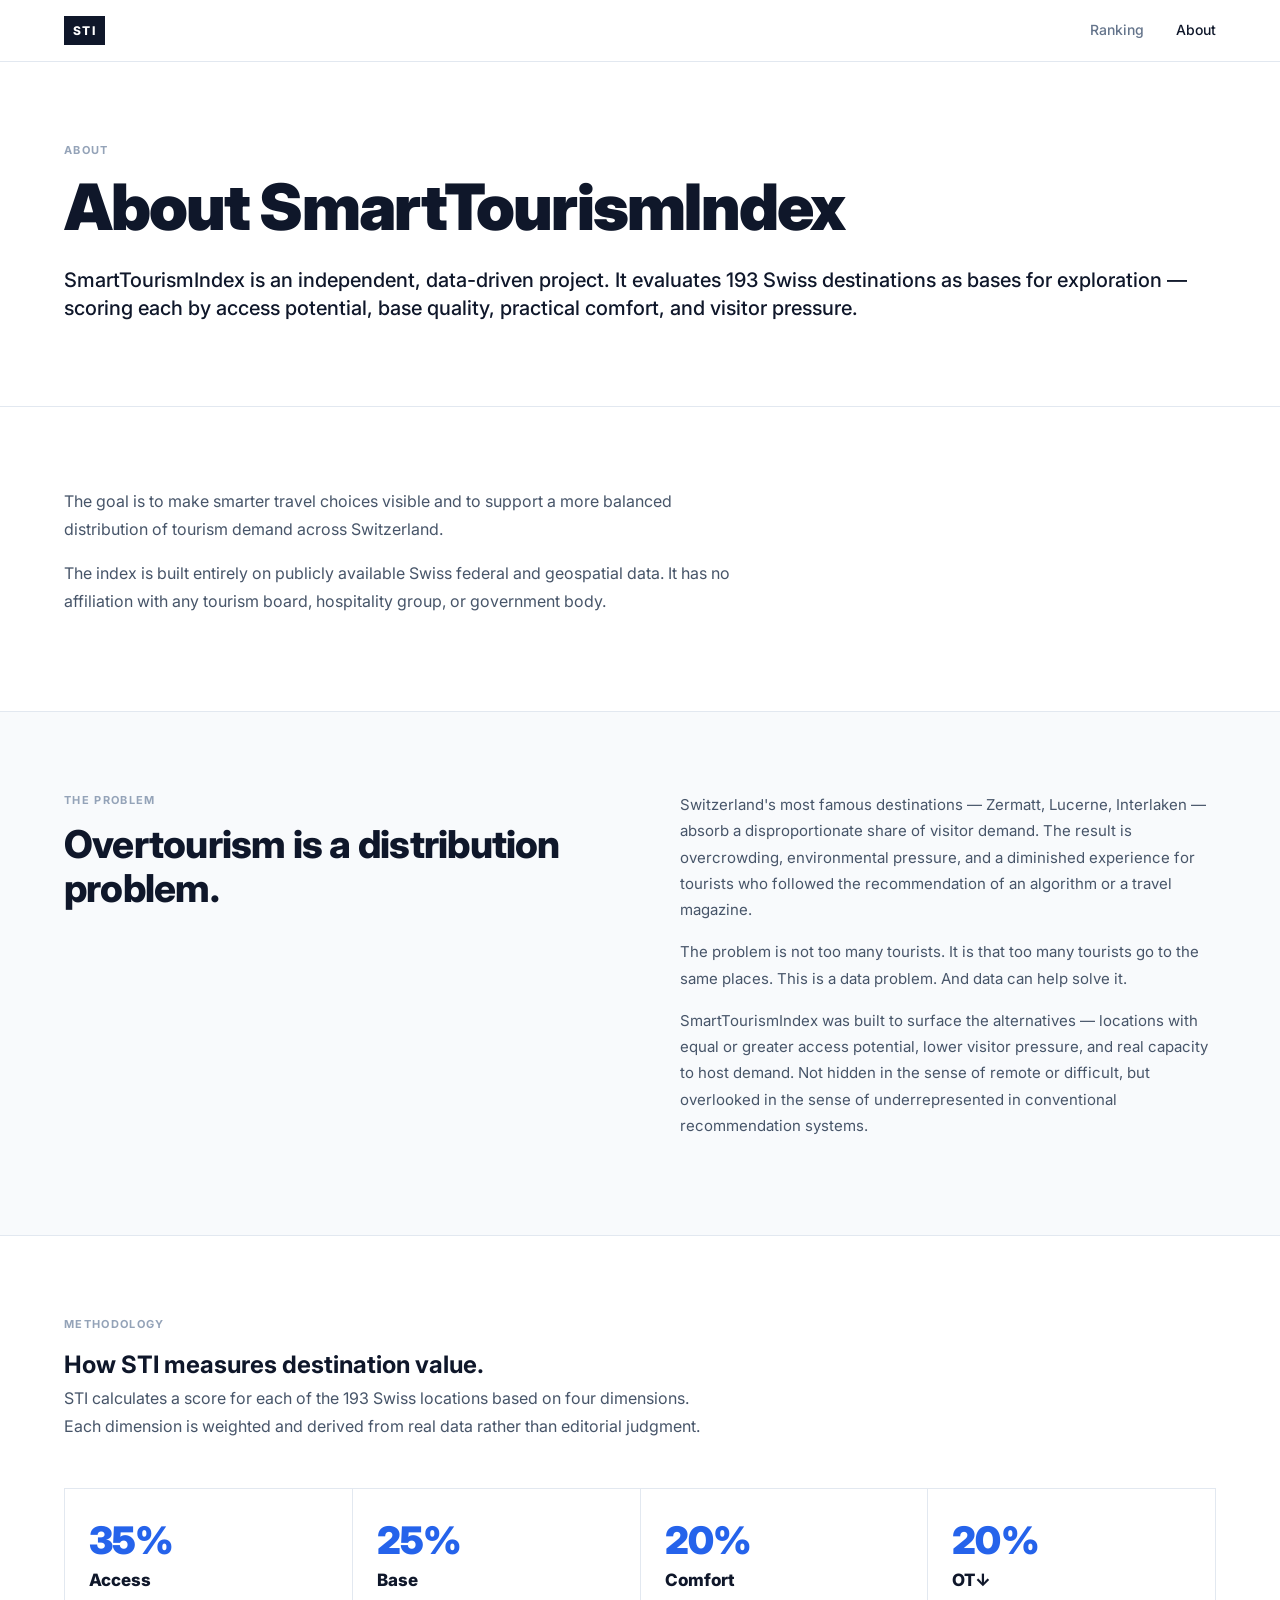
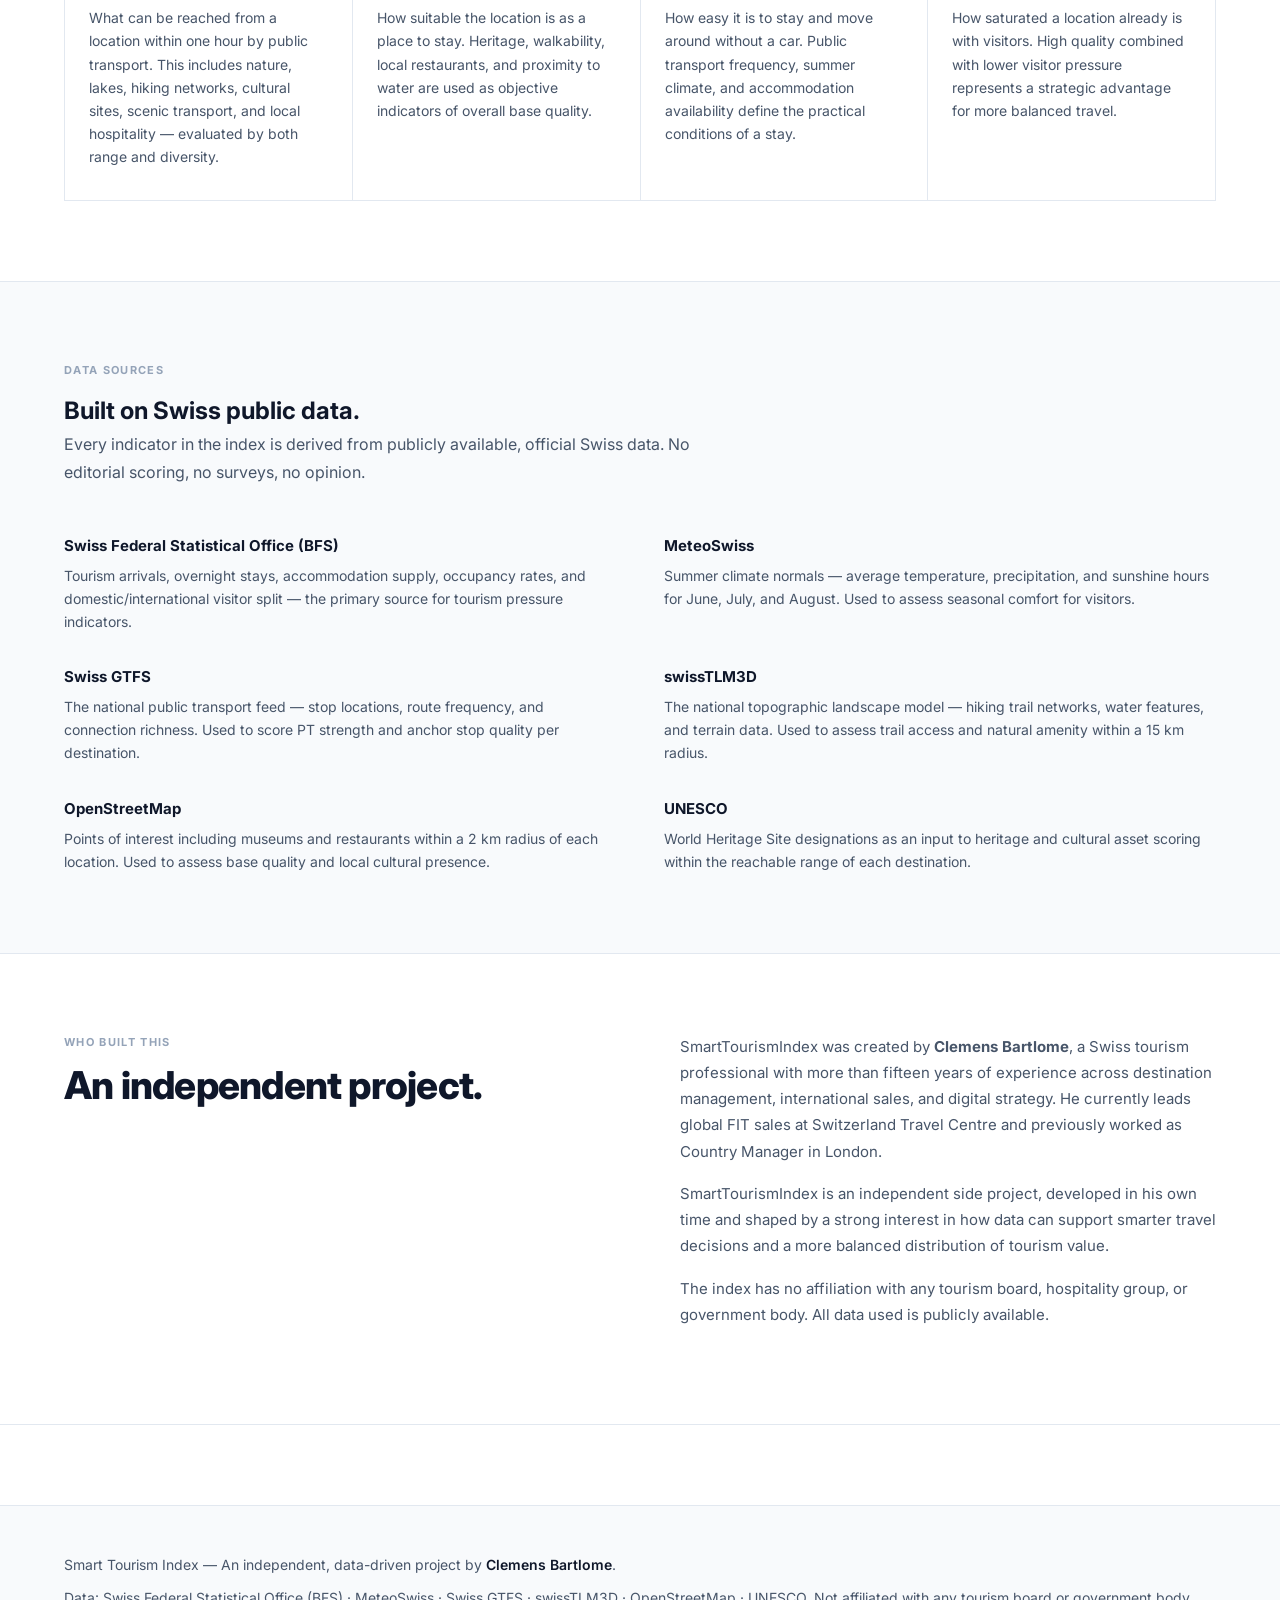
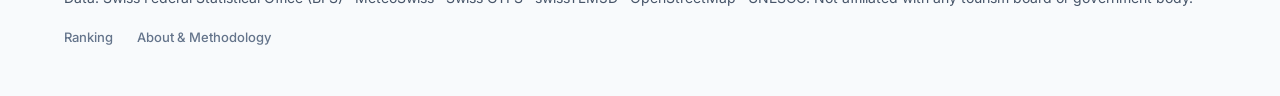
==== website/about.html @ ef8d3abf "Add about and methodology page" ====
<!DOCTYPE html>
<html lang="en">
<head>
  <meta charset="UTF-8">
  <meta name="viewport" content="width=device-width, initial-scale=1.0">
  <title>About — Smart Tourism Index</title>
  <meta name="description" content="How SmartTourismIndex works — methodology, data sources, and the story behind the project. An independent, data-driven ranking of 193 Swiss destinations.">
  <meta name="keywords" content="overtourism Switzerland, sustainable travel Switzerland, Swiss tourism data, destination ranking methodology">
  <meta property="og:title" content="About — Smart Tourism Index">
  <meta property="og:description" content="An independent, data-driven project ranking 193 Swiss destinations by access potential, base quality, and visitor pressure.">
  <meta property="og:type" content="website">
  <link rel="preconnect" href="https://fonts.googleapis.com">
  <link rel="preconnect" href="https://fonts.gstatic.com" crossorigin>
  <link href="https://fonts.googleapis.com/css2?family=Inter:wght@400;500;600;700;800;900&display=swap" rel="stylesheet">
  <link rel="stylesheet" href="style.css">
</head>
<body>

<header class="site-header">
  <div class="container">
    <div class="header-inner">
      <a href="index.html" class="site-logo">STI</a>
      <nav class="site-nav">
        <a href="index.html">Ranking</a>
        <a href="about.html" class="active">About</a>
      </nav>
    </div>
  </div>
</header>

<!-- PAGE HERO -->
<section class="page-hero">
  <div class="container">
    <span class="section-label">About</span>
    <h1>About SmartTourismIndex</h1>
    <p class="hero-subline">SmartTourismIndex is an independent, data-driven project. It evaluates 193 Swiss destinations as bases for exploration — scoring each by access potential, base quality, practical comfort, and visitor pressure.</p>
  </div>
</section>

<!-- INTRO -->
<section class="content-section">
  <div class="container">
    <div class="content-block">
      <p>The goal is to make smarter travel choices visible and to support a more balanced distribution of tourism demand across Switzerland.</p>
      <p>The index is built entirely on publicly available Swiss federal and geospatial data. It has no affiliation with any tourism board, hospitality group, or government body.</p>
    </div>
  </div>
</section>

<!-- THE PROBLEM -->
<section class="content-section bg-light">
  <div class="container">
    <div class="two-col">
      <div>
        <span class="section-label">The Problem</span>
        <h2>Overtourism is a distribution problem.</h2>
      </div>
      <div>
        <p>Switzerland's most famous destinations — Zermatt, Lucerne, Interlaken — absorb a disproportionate share of visitor demand. The result is overcrowding, environmental pressure, and a diminished experience for tourists who followed the recommendation of an algorithm or a travel magazine.</p>
        <p>The problem is not too many tourists. It is that too many tourists go to the same places. This is a data problem. And data can help solve it.</p>
        <p>SmartTourismIndex was built to surface the alternatives — locations with equal or greater access potential, lower visitor pressure, and real capacity to host demand. Not hidden in the sense of remote or difficult, but overlooked in the sense of underrepresented in conventional recommendation systems.</p>
      </div>
    </div>
  </div>
</section>

<!-- METHODOLOGY -->
<section class="content-section" id="methodology">
  <div class="container">
    <span class="section-label">Methodology</span>
    <h2>How STI measures destination value.</h2>
    <p class="section-intro">STI calculates a score for each of the 193 Swiss locations based on four dimensions. Each dimension is weighted and derived from real data rather than editorial judgment.</p>

    <div class="methodology-grid">
      <div class="method-card">
        <div class="method-weight">35%</div>
        <h3>Access</h3>
        <p>What can be reached from a location within one hour by public transport. This includes nature, lakes, hiking networks, cultural sites, scenic transport, and local hospitality — evaluated by both range and diversity.</p>
      </div>
      <div class="method-card">
        <div class="method-weight">25%</div>
        <h3>Base</h3>
        <p>How suitable the location is as a place to stay. Heritage, walkability, local restaurants, and proximity to water are used as objective indicators of overall base quality.</p>
      </div>
      <div class="method-card">
        <div class="method-weight">20%</div>
        <h3>Comfort</h3>
        <p>How easy it is to stay and move around without a car. Public transport frequency, summer climate, and accommodation availability define the practical conditions of a stay.</p>
      </div>
      <div class="method-card">
        <div class="method-weight">20%</div>
        <h3>OT↓</h3>
        <p>How saturated a location already is with visitors. High quality combined with lower visitor pressure represents a strategic advantage for more balanced travel.</p>
      </div>
    </div>
  </div>
</section>

<!-- DATA SOURCES -->
<section class="content-section bg-light">
  <div class="container">
    <span class="section-label">Data Sources</span>
    <h2>Built on Swiss public data.</h2>
    <p class="section-intro">Every indicator in the index is derived from publicly available, official Swiss data. No editorial scoring, no surveys, no opinion.</p>

    <div class="sources-list">
      <div class="source-item">
        <strong>Swiss Federal Statistical Office (BFS)</strong>
        <p>Tourism arrivals, overnight stays, accommodation supply, occupancy rates, and domestic/international visitor split — the primary source for tourism pressure indicators.</p>
      </div>
      <div class="source-item">
        <strong>MeteoSwiss</strong>
        <p>Summer climate normals — average temperature, precipitation, and sunshine hours for June, July, and August. Used to assess seasonal comfort for visitors.</p>
      </div>
      <div class="source-item">
        <strong>Swiss GTFS</strong>
        <p>The national public transport feed — stop locations, route frequency, and connection richness. Used to score PT strength and anchor stop quality per destination.</p>
      </div>
      <div class="source-item">
        <strong>swissTLM3D</strong>
        <p>The national topographic landscape model — hiking trail networks, water features, and terrain data. Used to assess trail access and natural amenity within a 15 km radius.</p>
      </div>
      <div class="source-item">
        <strong>OpenStreetMap</strong>
        <p>Points of interest including museums and restaurants within a 2 km radius of each location. Used to assess base quality and local cultural presence.</p>
      </div>
      <div class="source-item">
        <strong>UNESCO</strong>
        <p>World Heritage Site designations as an input to heritage and cultural asset scoring within the reachable range of each destination.</p>
      </div>
    </div>
  </div>
</section>

<!-- ABOUT CLEMENS -->
<section class="content-section">
  <div class="container">
    <div class="two-col">
      <div>
        <span class="section-label">Who built this</span>
        <h2>An independent project.</h2>
      </div>
      <div>
        <p>SmartTourismIndex was created by <strong>Clemens Bartlome</strong>, a Swiss tourism professional with more than fifteen years of experience across destination management, international sales, and digital strategy. He currently leads global FIT sales at Switzerland Travel Centre and previously worked as Country Manager in London.</p>
        <p>SmartTourismIndex is an independent side project, developed in his own time and shaped by a strong interest in how data can support smarter travel decisions and a more balanced distribution of tourism value.</p>
        <p>The index has no affiliation with any tourism board, hospitality group, or government body. All data used is publicly available.</p>
      </div>
    </div>
  </div>
</section>

<footer class="site-footer">
  <div class="container">
    <div class="footer-inner">
      <p>Smart Tourism Index — An independent, data-driven project by <a href="about.html">Clemens Bartlome</a>.</p>
      <p class="footer-note">Data: Swiss Federal Statistical Office (BFS) · MeteoSwiss · Swiss GTFS · swissTLM3D · OpenStreetMap · UNESCO. Not affiliated with any tourism board or government body.</p>
      <nav class="footer-nav">
        <a href="index.html">Ranking</a>
        <a href="about.html">About &amp; Methodology</a>
      </nav>
    </div>
  </div>
</footer>

</body>
</html>
---- website/style.css ----
/* === RESET & BASE === */
*, *::before, *::after { box-sizing: border-box; margin: 0; padding: 0; }

:root {
  --white: #ffffff;
  --black: #0F172A;
  --gray-50: #F8FAFC;
  --gray-100: #F1F5F9;
  --gray-200: #E2E8F0;
  --gray-400: #94A3B8;
  --gray-500: #64748B;
  --gray-600: #475569;
  --blue: #2563EB;
  --font: 'Inter', -apple-system, BlinkMacSystemFont, sans-serif;
}

html { scroll-behavior: smooth; }

body {
  font-family: var(--font);
  background: var(--white);
  color: var(--black);
  font-size: 16px;
  line-height: 1.6;
  -webkit-font-smoothing: antialiased;
}

/* === LAYOUT === */
.container {
  max-width: 1200px;
  margin: 0 auto;
  padding: 0 24px;
}

/* === HEADER === */
.site-header {
  position: sticky;
  top: 0;
  background: rgba(255,255,255,0.96);
  backdrop-filter: blur(8px);
  border-bottom: 1px solid var(--gray-200);
  z-index: 100;
  padding: 16px 0;
}

.header-inner {
  display: flex;
  align-items: center;
  justify-content: space-between;
}

.site-logo {
  font-size: 12px;
  font-weight: 800;
  letter-spacing: 0.12em;
  text-decoration: none;
  background: var(--black);
  color: var(--white);
  padding: 5px 9px;
}

.site-nav { display: flex; gap: 32px; }

.site-nav a {
  font-size: 14px;
  font-weight: 500;
  color: var(--gray-500);
  text-decoration: none;
  transition: color 0.15s;
}

.site-nav a:hover,
.site-nav a.active { color: var(--black); }

/* === SECTION LABELS === */
.section-label {
  font-size: 11px;
  font-weight: 700;
  letter-spacing: 0.12em;
  color: var(--gray-400);
  text-transform: uppercase;
  margin-bottom: 12px;
  display: block;
}

/* === HERO === */
.hero {
  padding: 80px 0 64px;
  border-bottom: 1px solid var(--gray-200);
}

.hero-layout {
  display: grid;
  grid-template-columns: 1fr 360px;
  gap: 80px;
  align-items: start;
}

.hero-title {
  font-size: clamp(48px, 6vw, 80px);
  font-weight: 900;
  line-height: 1.05;
  letter-spacing: -0.03em;
  margin-bottom: 24px;
}

.hero-subline {
  font-size: 20px;
  font-weight: 500;
  margin-bottom: 20px;
  line-height: 1.4;
}

.hero-body {
  font-size: 15px;
  color: var(--gray-600);
  margin-bottom: 16px;
  line-height: 1.75;
}

.pull-quote {
  font-size: 17px;
  font-weight: 600;
  font-style: italic;
  border-left: 3px solid var(--black);
  padding-left: 20px;
  margin: 32px 0;
  line-height: 1.5;
  color: var(--black);
}

.hero-stats {
  display: flex;
  gap: 40px;
  margin-top: 40px;
  padding-top: 32px;
  border-top: 1px solid var(--gray-200);
}

.stat-number {
  display: block;
  font-size: 36px;
  font-weight: 900;
  letter-spacing: -0.02em;
  line-height: 1;
}

.stat-label {
  display: block;
  font-size: 11px;
  color: var(--gray-400);
  text-transform: uppercase;
  letter-spacing: 0.08em;
  margin-top: 4px;
}

/* === LEADERBOARD === */
.leaderboard {
  background: var(--gray-50);
  border: 1px solid var(--gray-200);
  padding: 24px;
  position: sticky;
  top: 80px;
}

.lb-item {
  display: flex;
  align-items: center;
  gap: 12px;
  padding: 10px 0;
  border-bottom: 1px solid var(--gray-200);
  cursor: pointer;
  transition: opacity 0.15s;
}

.lb-item:last-child { border-bottom: none; }
.lb-item:hover { opacity: 0.7; }

.lb-rank {
  font-size: 11px;
  font-weight: 700;
  color: var(--gray-400);
  min-width: 20px;
  font-variant-numeric: tabular-nums;
}

.lb-info { flex: 1; min-width: 0; }

.lb-name {
  display: block;
  font-size: 13px;
  font-weight: 600;
  color: var(--black);
  white-space: nowrap;
  overflow: hidden;
  text-overflow: ellipsis;
}

.lb-canton { font-size: 11px; color: var(--gray-400); }

.lb-score {
  font-size: 18px;
  font-weight: 900;
  color: var(--blue);
  min-width: 36px;
  text-align: right;
  font-variant-numeric: tabular-nums;
}

.view-all-link {
  display: block;
  margin-top: 16px;
  font-size: 13px;
  font-weight: 600;
  color: var(--black);
  text-decoration: none;
  text-align: center;
  padding-top: 12px;
  border-top: 1px solid var(--gray-200);
}

.view-all-link:hover { text-decoration: underline; }

/* === CONTENT SECTIONS === */
.what-is-index,
.content-section {
  padding: 80px 0;
  border-bottom: 1px solid var(--gray-200);
}

.bg-light { background: var(--gray-50); }

.two-col {
  display: grid;
  grid-template-columns: 1fr 1fr;
  gap: 80px;
  align-items: start;
}

.two-col h2 {
  font-size: clamp(28px, 3vw, 42px);
  font-weight: 800;
  letter-spacing: -0.02em;
  line-height: 1.15;
}

.two-col p {
  font-size: 15px;
  color: var(--gray-600);
  margin-bottom: 16px;
  line-height: 1.75;
}

.section-intro {
  font-size: 16px;
  color: var(--gray-600);
  max-width: 640px;
  margin-bottom: 48px;
  line-height: 1.75;
}

/* === RANKING SECTION === */
.ranking-section { padding: 80px 0; }

.ranking-section h2 {
  font-size: clamp(32px, 4vw, 52px);
  font-weight: 900;
  letter-spacing: -0.03em;
  line-height: 1.1;
  margin-bottom: 16px;
}

.ranking-controls {
  display: flex;
  align-items: center;
  justify-content: space-between;
  gap: 24px;
  margin-bottom: 0;
  padding: 20px 0;
  border-top: 2px solid var(--black);
  border-bottom: 1px solid var(--gray-200);
  flex-wrap: wrap;
  margin-top: 32px;
}

.tab-bar { display: flex; }

.tab-btn {
  padding: 8px 20px;
  font-size: 13px;
  font-weight: 600;
  border: 1px solid var(--gray-200);
  background: var(--white);
  color: var(--gray-500);
  cursor: pointer;
  transition: all 0.15s;
  letter-spacing: 0.02em;
  font-family: var(--font);
}

.tab-btn:first-child { border-right: none; }

.tab-btn.active {
  background: var(--black);
  color: var(--white);
  border-color: var(--black);
}

.tab-btn:hover:not(.active) {
  background: var(--gray-100);
  color: var(--black);
}

.filters { display: flex; gap: 12px; align-items: center; }

#search-input,
#canton-filter {
  padding: 8px 14px;
  font-size: 14px;
  font-family: var(--font);
  border: 1px solid var(--gray-200);
  background: var(--white);
  color: var(--black);
  outline: none;
  transition: border-color 0.15s;
  appearance: none;
}

#search-input:focus,
#canton-filter:focus { border-color: var(--black); }

#search-input { min-width: 220px; }
#canton-filter { min-width: 140px; background-image: url("data:image/svg+xml,%3Csvg xmlns='http://www.w3.org/2000/svg' width='12' height='8' viewBox='0 0 12 8'%3E%3Cpath d='M1 1l5 5 5-5' stroke='%2364748B' stroke-width='1.5' fill='none'/%3E%3C/svg%3E"); background-repeat: no-repeat; background-position: right 12px center; padding-right: 32px; }

.tab-content { display: none; }
.tab-content.active { display: block; }

/* === PLACE CARDS === */
#places-list { border-top: 1px solid var(--gray-200); }

.place-card {
  border-bottom: 1px solid var(--gray-200);
  transition: background 0.1s;
}

.place-card:hover { background: var(--gray-50); }
.place-card.expanded { background: var(--gray-50); }

.card-header {
  display: flex;
  align-items: center;
  justify-content: space-between;
  padding: 20px 0;
  cursor: pointer;
  gap: 16px;
  user-select: none;
}

.card-left {
  display: flex;
  align-items: center;
  gap: 20px;
  flex: 1;
  min-width: 0;
}

.rank {
  font-size: 13px;
  font-weight: 700;
  color: var(--gray-400);
  min-width: 28px;
  font-variant-numeric: tabular-nums;
}

.place-name {
  font-size: 18px;
  font-weight: 700;
  margin: 0;
  line-height: 1.2;
}

.place-meta {
  font-size: 12px;
  color: var(--gray-400);
  font-weight: 500;
  margin-top: 2px;
}

.card-right {
  display: flex;
  align-items: center;
  gap: 16px;
  flex-shrink: 0;
}

.total-score {
  font-size: 30px;
  font-weight: 900;
  color: var(--blue);
  letter-spacing: -0.02em;
  font-variant-numeric: tabular-nums;
  min-width: 44px;
  text-align: right;
  line-height: 1;
}

.expand-icon {
  font-size: 22px;
  font-weight: 300;
  color: var(--gray-400);
  width: 20px;
  text-align: center;
  line-height: 1;
}

/* === SCORE BARS === */
.card-bars {
  padding: 0 0 14px 48px;
  display: grid;
  gap: 7px;
}

.bar-row {
  display: flex;
  align-items: center;
  gap: 10px;
}

.bar-label {
  font-size: 10px;
  font-weight: 700;
  color: var(--gray-400);
  text-transform: uppercase;
  letter-spacing: 0.06em;
  min-width: 52px;
}

.bar-track {
  flex: 1;
  height: 3px;
  background: var(--gray-200);
  border-radius: 2px;
  overflow: hidden;
  max-width: 200px;
}

.bar-fill {
  height: 100%;
  background: var(--blue);
  border-radius: 2px;
}

.bar-value {
  font-size: 12px;
  font-weight: 600;
  color: var(--gray-500);
  min-width: 24px;
  text-align: right;
  font-variant-numeric: tabular-nums;
}

/* === TAGS === */
.card-tags {
  padding: 0 0 18px 48px;
  display: flex;
  gap: 6px;
  flex-wrap: wrap;
}

.tag {
  font-size: 10px;
  font-weight: 700;
  padding: 3px 8px;
  background: var(--gray-100);
  color: var(--gray-600);
  border-radius: 2px;
  text-transform: uppercase;
  letter-spacing: 0.05em;
}

/* === CARD DETAIL === */
.card-detail {
  margin: 0 0 24px 48px;
  border: 1px solid var(--gray-200);
  background: var(--white);
  overflow: hidden;
}

.detail-loading {
  padding: 32px;
  color: var(--gray-400);
  font-size: 14px;
}

.detail-grid {
  display: grid;
  grid-template-columns: 260px 1fr;
}

.detail-map-col { border-right: 1px solid var(--gray-200); }
.mini-map { height: 240px; width: 100%; }

.detail-info-col { padding: 24px 28px; }

.detail-metrics {
  display: grid;
  grid-template-columns: 1fr 1fr;
  gap: 16px 24px;
  margin-bottom: 20px;
}

.metric-item { display: flex; flex-direction: column; gap: 3px; }

.metric-label {
  font-size: 10px;
  font-weight: 700;
  text-transform: uppercase;
  letter-spacing: 0.08em;
  color: var(--gray-400);
}

.metric-value {
  font-size: 17px;
  font-weight: 700;
  color: var(--black);
  font-variant-numeric: tabular-nums;
}

.detail-reach { margin-bottom: 20px; }

.detail-reach-label {
  font-size: 10px;
  font-weight: 700;
  text-transform: uppercase;
  letter-spacing: 0.08em;
  color: var(--gray-400);
  display: block;
  margin-bottom: 8px;
}

.detail-tags { display: flex; gap: 6px; flex-wrap: wrap; }

.detail-actions {
  display: flex;
  gap: 10px;
  margin-top: 20px;
  padding-top: 20px;
  border-top: 1px solid var(--gray-200);
}

.btn-primary,
.btn-secondary {
  padding: 10px 18px;
  font-size: 13px;
  font-weight: 600;
  text-decoration: none;
  display: inline-block;
  transition: all 0.15s;
  font-family: var(--font);
}

.btn-primary { background: var(--black); color: var(--white); }
.btn-primary:hover { background: #1E293B; }
.btn-secondary { background: var(--white); color: var(--black); border: 1px solid var(--gray-200); }
.btn-secondary:hover { background: var(--gray-100); }

/* === MAP TAB === */
#map {
  height: 580px;
  width: 100%;
  border: 1px solid var(--gray-200);
  margin-top: 24px;
}

.leaflet-popup-content strong { display: block; font-size: 14px; margin-bottom: 2px; }
.leaflet-popup-content .popup-canton { font-size: 11px; color: var(--gray-400); display: block; }
.leaflet-popup-content .popup-score { font-size: 26px; font-weight: 900; color: var(--blue); margin: 6px 0 4px; display: block; font-variant-numeric: tabular-nums; }
.leaflet-popup-content .popup-link { font-size: 12px; color: var(--blue); text-decoration: none; font-weight: 600; }

/* === METHODOLOGY (about page) === */
.methodology-grid {
  display: grid;
  grid-template-columns: repeat(4, 1fr);
  gap: 1px;
  background: var(--gray-200);
  margin-top: 48px;
  border: 1px solid var(--gray-200);
}

.method-card { background: var(--white); padding: 32px 24px; }

.method-weight {
  font-size: 38px;
  font-weight: 900;
  color: var(--blue);
  letter-spacing: -0.02em;
  margin-bottom: 8px;
  line-height: 1;
}

.method-card h3 { font-size: 17px; font-weight: 800; margin-bottom: 12px; }
.method-card p { font-size: 14px; color: var(--gray-600); line-height: 1.65; }

/* === SOURCES (about page) === */
.sources-list {
  display: grid;
  grid-template-columns: 1fr 1fr;
  gap: 32px 48px;
  margin-top: 48px;
}

.source-item strong { display: block; font-size: 15px; font-weight: 700; margin-bottom: 6px; }
.source-item p { font-size: 14px; color: var(--gray-600); line-height: 1.65; }

/* === PAGE HERO (about) === */
.page-hero {
  padding: 80px 0 64px;
  border-bottom: 1px solid var(--gray-200);
}

.page-hero h1 {
  font-size: clamp(36px, 5vw, 64px);
  font-weight: 900;
  letter-spacing: -0.03em;
  line-height: 1.1;
  margin-bottom: 24px;
}

.content-block { max-width: 680px; }
.content-block p { font-size: 16px; color: var(--gray-600); margin-bottom: 16px; line-height: 1.75; }

/* === FOOTER === */
.site-footer {
  padding: 48px 0;
  border-top: 1px solid var(--gray-200);
  background: var(--gray-50);
  margin-top: 80px;
}

.footer-inner { display: flex; flex-direction: column; gap: 10px; }
.site-footer p { font-size: 14px; color: var(--gray-600); }
.site-footer a { color: var(--black); font-weight: 600; text-decoration: none; }
.site-footer a:hover { text-decoration: underline; }
.footer-note { font-size: 12px; color: var(--gray-400); }
.footer-nav { display: flex; gap: 24px; margin-top: 8px; }
.footer-nav a { font-size: 13px; color: var(--gray-500); text-decoration: none; font-weight: 500; }
.footer-nav a:hover { color: var(--black); }

.no-results { padding: 48px 0; color: var(--gray-400); font-size: 15px; }

/* === RESPONSIVE === */
@media (max-width: 960px) {
  .hero-layout { grid-template-columns: 1fr; gap: 0; }
  .hero-right { display: none; }
  .two-col { grid-template-columns: 1fr; gap: 40px; }
  .methodology-grid { grid-template-columns: 1fr 1fr; }
  .sources-list { grid-template-columns: 1fr; }
  .detail-grid { grid-template-columns: 1fr; }
  .detail-map-col { border-right: none; border-bottom: 1px solid var(--gray-200); }
}

@media (max-width: 600px) {
  .ranking-controls { flex-direction: column; align-items: stretch; }
  .filters { flex-direction: column; }
  #search-input { min-width: unset; width: 100%; }
  #canton-filter { width: 100%; }
  .methodology-grid { grid-template-columns: 1fr; }
  .detail-metrics { grid-template-columns: 1fr; }
  .place-name { font-size: 16px; }
  .total-score { font-size: 24px; }
  .card-bars { padding-left: 0; }
  .card-tags { padding-left: 0; }
  .card-detail { margin-left: 0; }
  .detail-actions { flex-direction: column; }
  .hero { padding: 48px 0 40px; }
  .ranking-section, .what-is-index, .content-section { padding: 48px 0; }
}
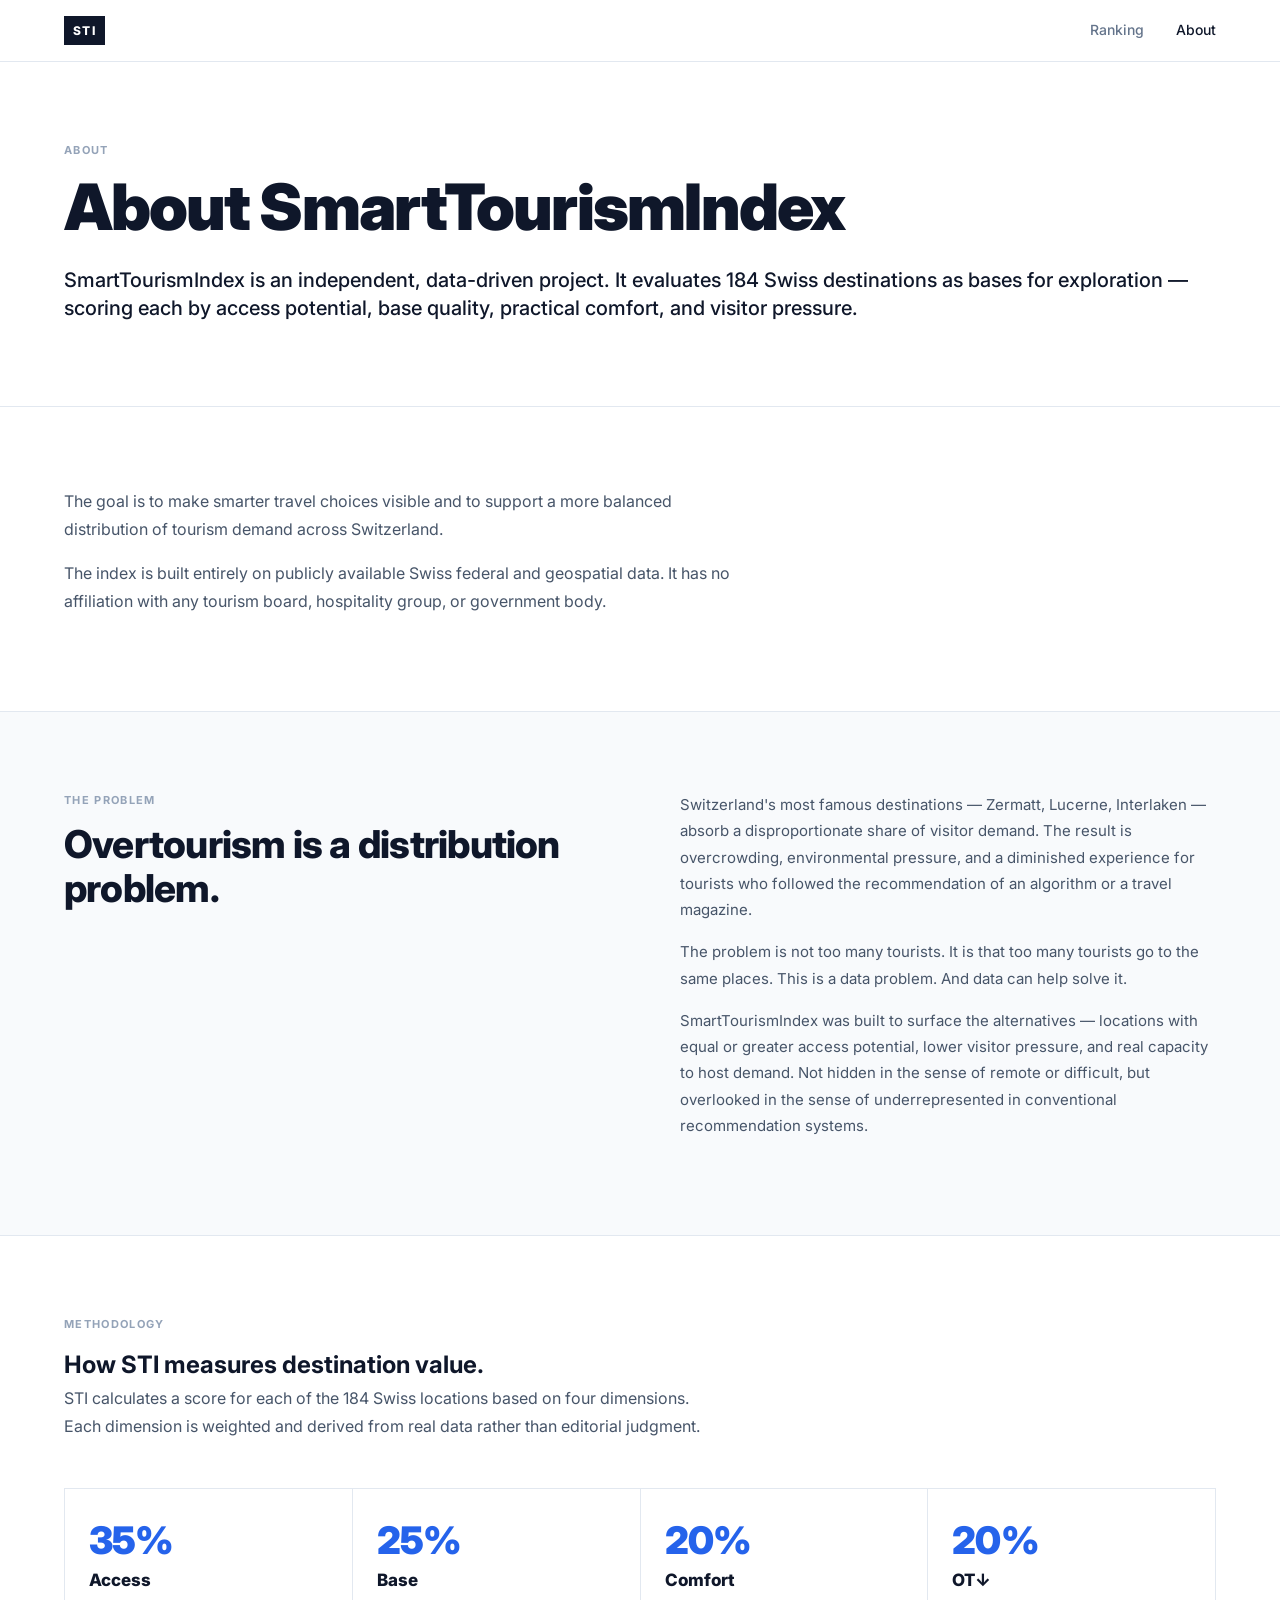
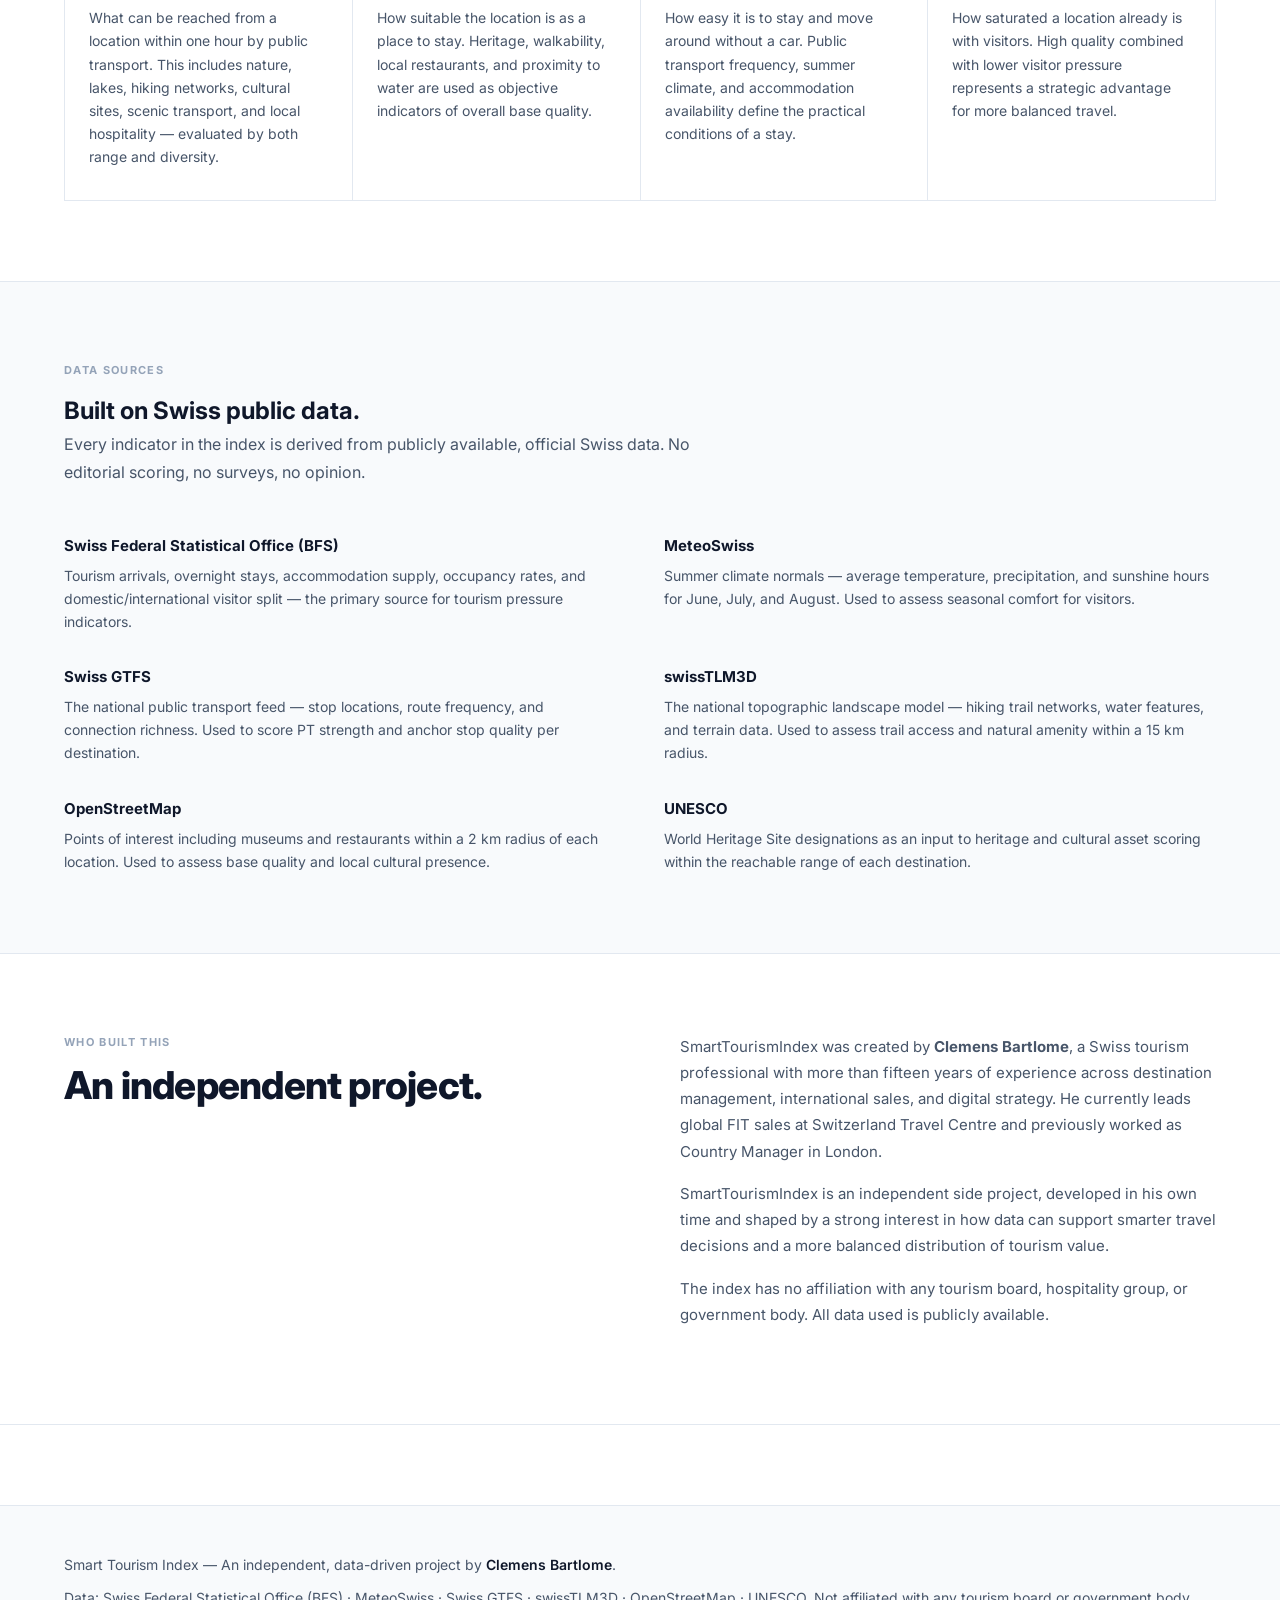
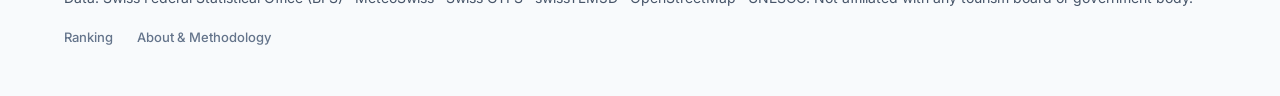
==== commit 2778838c: "Fix website data reading and layout for new JSON format - app.js: remove duplicate BASE/ACCESS bars " ====
--- a/website/about.html
+++ b/website/about.html
@@ -4,10 +4,10 @@
   <meta charset="UTF-8">
   <meta name="viewport" content="width=device-width, initial-scale=1.0">
   <title>About — Smart Tourism Index</title>
-  <meta name="description" content="How SmartTourismIndex works — methodology, data sources, and the story behind the project. An independent, data-driven ranking of 193 Swiss destinations.">
+  <meta name="description" content="How SmartTourismIndex works — methodology, data sources, and the story behind the project. An independent, data-driven ranking of 184 Swiss destinations.">
   <meta name="keywords" content="overtourism Switzerland, sustainable travel Switzerland, Swiss tourism data, destination ranking methodology">
   <meta property="og:title" content="About — Smart Tourism Index">
-  <meta property="og:description" content="An independent, data-driven project ranking 193 Swiss destinations by access potential, base quality, and visitor pressure.">
+  <meta property="og:description" content="An independent, data-driven project ranking 184 Swiss destinations by access potential, base quality, and visitor pressure.">
   <meta property="og:type" content="website">
   <link rel="preconnect" href="https://fonts.googleapis.com">
   <link rel="preconnect" href="https://fonts.gstatic.com" crossorigin>
@@ -33,7 +33,7 @@
   <div class="container">
     <span class="section-label">About</span>
     <h1>About SmartTourismIndex</h1>
-    <p class="hero-subline">SmartTourismIndex is an independent, data-driven project. It evaluates 193 Swiss destinations as bases for exploration — scoring each by access potential, base quality, practical comfort, and visitor pressure.</p>
+    <p class="hero-subline">SmartTourismIndex is an independent, data-driven project. It evaluates 184 Swiss destinations as bases for exploration — scoring each by access potential, base quality, practical comfort, and visitor pressure.</p>
   </div>
 </section>
 
@@ -69,7 +69,7 @@
   <div class="container">
     <span class="section-label">Methodology</span>
     <h2>How STI measures destination value.</h2>
-    <p class="section-intro">STI calculates a score for each of the 193 Swiss locations based on four dimensions. Each dimension is weighted and derived from real data rather than editorial judgment.</p>
+    <p class="section-intro">STI calculates a score for each of the 184 Swiss locations based on four dimensions. Each dimension is weighted and derived from real data rather than editorial judgment.</p>
 
     <div class="methodology-grid">
       <div class="method-card">
--- a/website/style.css
+++ b/website/style.css
@@ -413,9 +413,17 @@
   line-height: 1;
 }
 
-/* === SCORE BARS === */
+/* === COLLAPSED CARD BARS === */
 .card-bars {
   padding: 0 0 14px 48px;
+  display: grid;
+  gap: 7px;
+  cursor: pointer;
+}
+
+/* === SCORE BARS === */
+.detail-bars {
+  margin-bottom: 16px;
   display: grid;
   gap: 7px;
 }
@@ -459,25 +467,6 @@
   font-variant-numeric: tabular-nums;
 }
 
-/* === TAGS === */
-.card-tags {
-  padding: 0 0 18px 48px;
-  display: flex;
-  gap: 6px;
-  flex-wrap: wrap;
-}
-
-.tag {
-  font-size: 10px;
-  font-weight: 700;
-  padding: 3px 8px;
-  background: var(--gray-100);
-  color: var(--gray-600);
-  border-radius: 2px;
-  text-transform: uppercase;
-  letter-spacing: 0.05em;
-}
-
 /* === CARD DETAIL === */
 .card-detail {
   margin: 0 0 24px 48px;
@@ -495,10 +484,15 @@
 .detail-grid {
   display: grid;
   grid-template-columns: 260px 1fr;
-}
-
-.detail-map-col { border-right: 1px solid var(--gray-200); }
-.mini-map { height: 240px; width: 100%; }
+  align-items: stretch;
+}
+
+.detail-map-col {
+  border-right: 1px solid var(--gray-200);
+  display: flex;
+  flex-direction: column;
+}
+.mini-map { flex: 1; min-height: 240px; width: 100%; }
 
 .detail-info-col { padding: 24px 28px; }
 
@@ -525,20 +519,6 @@
   color: var(--black);
   font-variant-numeric: tabular-nums;
 }
-
-.detail-reach { margin-bottom: 20px; }
-
-.detail-reach-label {
-  font-size: 10px;
-  font-weight: 700;
-  text-transform: uppercase;
-  letter-spacing: 0.08em;
-  color: var(--gray-400);
-  display: block;
-  margin-bottom: 8px;
-}
-
-.detail-tags { display: flex; gap: 6px; flex-wrap: wrap; }
 
 .detail-actions {
   display: flex;
@@ -577,6 +557,64 @@
 .leaflet-popup-content .popup-score { font-size: 26px; font-weight: 900; color: var(--blue); margin: 6px 0 4px; display: block; font-variant-numeric: tabular-nums; }
 .leaflet-popup-content .popup-link { font-size: 12px; color: var(--blue); text-decoration: none; font-weight: 600; }
 
+/* === SEASONALITY WIDGET === */
+.seasonality-widget {
+  margin-bottom: 20px;
+  padding-bottom: 20px;
+  border-bottom: 1px solid var(--gray-200);
+}
+
+/* Chart: 12 bars growing upward from a flex baseline */
+.sbar-chart {
+  display: flex;
+  align-items: flex-end;
+  gap: 3px;
+  height: 72px;
+  position: relative;
+}
+
+/* Individual bars */
+.sbar-b {
+  flex: 1;
+  border-radius: 1px 1px 0 0;
+  min-height: 2px;
+}
+
+/* Dashed reference line at avg = 100 (positioned via inline style bottom:XX%) */
+.sbar-ref {
+  position: absolute;
+  left: 0;
+  right: 0;
+  border-top: 1px dashed var(--gray-400);
+  pointer-events: none;
+  z-index: 1;
+}
+
+/* Month letter labels */
+.sbar-months {
+  display: flex;
+  gap: 3px;
+  margin-top: 5px;
+}
+
+.sbar-months span {
+  flex: 1;
+  text-align: center;
+  font-size: 8px;
+  font-weight: 700;
+  color: var(--gray-400);
+  letter-spacing: 0;
+}
+
+/* Single caption line */
+.sbar-caption {
+  margin-top: 7px;
+  font-size: 10px;
+  color: var(--gray-500);
+  font-weight: 500;
+  line-height: 1.4;
+}
+
 /* === METHODOLOGY (about page) === */
 .methodology-grid {
   display: grid;
@@ -668,10 +706,9 @@
   .detail-metrics { grid-template-columns: 1fr; }
   .place-name { font-size: 16px; }
   .total-score { font-size: 24px; }
-  .card-bars { padding-left: 0; }
-  .card-tags { padding-left: 0; }
   .card-detail { margin-left: 0; }
   .detail-actions { flex-direction: column; }
   .hero { padding: 48px 0 40px; }
   .ranking-section, .what-is-index, .content-section { padding: 48px 0; }
-}
+  .seasonality-widget { width: 100%; }
+}
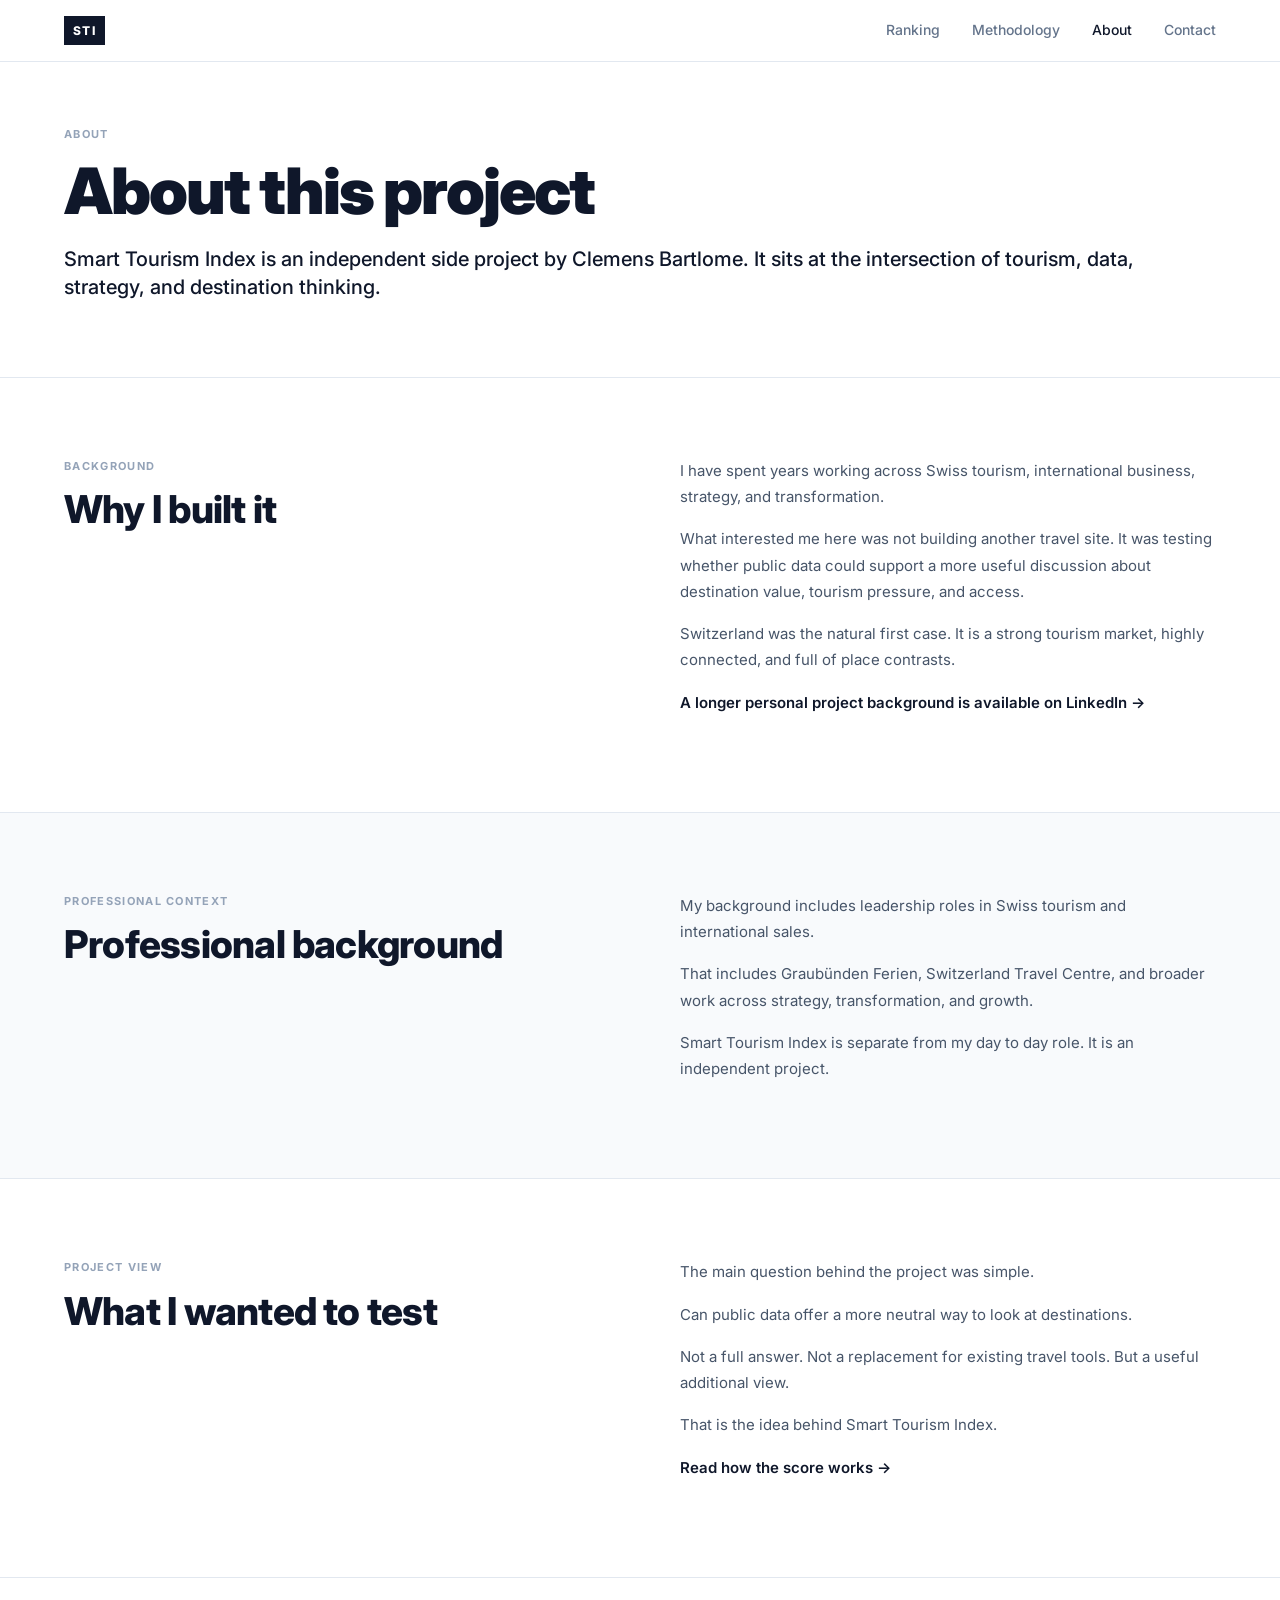
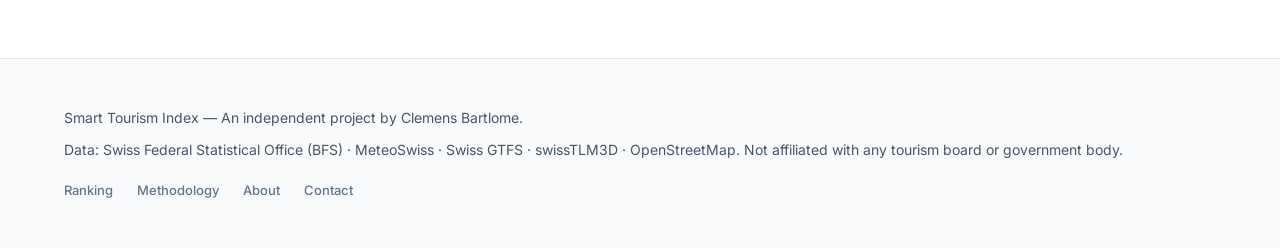
==== commit eccb1c88: "Add full site structure: Methodology, Contact pages + homepage content New pages: - methodology.html" ====
--- a/website/about.html
+++ b/website/about.html
@@ -4,10 +4,10 @@
   <meta charset="UTF-8">
   <meta name="viewport" content="width=device-width, initial-scale=1.0">
   <title>About — Smart Tourism Index</title>
-  <meta name="description" content="How SmartTourismIndex works — methodology, data sources, and the story behind the project. An independent, data-driven ranking of 184 Swiss destinations.">
-  <meta name="keywords" content="overtourism Switzerland, sustainable travel Switzerland, Swiss tourism data, destination ranking methodology">
+  <meta name="description" content="Smart Tourism Index is an independent project by Clemens Bartlome. A data based ranking of Swiss destinations focused on access, local quality, and tourism pressure.">
+  <meta name="keywords" content="Smart Tourism Index, Clemens Bartlome, Switzerland tourism data, destination ranking, overtourism Switzerland">
   <meta property="og:title" content="About — Smart Tourism Index">
-  <meta property="og:description" content="An independent, data-driven project ranking 184 Swiss destinations by access potential, base quality, and visitor pressure.">
+  <meta property="og:description" content="An independent project by Clemens Bartlome. A data based ranking of Swiss destinations as travel bases.">
   <meta property="og:type" content="website">
   <link rel="preconnect" href="https://fonts.googleapis.com">
   <link rel="preconnect" href="https://fonts.gstatic.com" crossorigin>
@@ -22,128 +22,68 @@
       <a href="index.html" class="site-logo">STI</a>
       <nav class="site-nav">
         <a href="index.html">Ranking</a>
+        <a href="methodology.html">Methodology</a>
         <a href="about.html" class="active">About</a>
+        <a href="contact.html">Contact</a>
       </nav>
     </div>
   </div>
 </header>
 
-<!-- PAGE HERO -->
 <section class="page-hero">
   <div class="container">
     <span class="section-label">About</span>
-    <h1>About SmartTourismIndex</h1>
-    <p class="hero-subline">SmartTourismIndex is an independent, data-driven project. It evaluates 184 Swiss destinations as bases for exploration — scoring each by access potential, base quality, practical comfort, and visitor pressure.</p>
+    <h1>About this project</h1>
+    <p class="hero-subline">Smart Tourism Index is an independent side project by Clemens Bartlome. It sits at the intersection of tourism, data, strategy, and destination thinking.</p>
   </div>
 </section>
 
-<!-- INTRO -->
 <section class="content-section">
-  <div class="container">
-    <div class="content-block">
-      <p>The goal is to make smarter travel choices visible and to support a more balanced distribution of tourism demand across Switzerland.</p>
-      <p>The index is built entirely on publicly available Swiss federal and geospatial data. It has no affiliation with any tourism board, hospitality group, or government body.</p>
-    </div>
-  </div>
-</section>
-
-<!-- THE PROBLEM -->
-<section class="content-section bg-light">
   <div class="container">
     <div class="two-col">
       <div>
-        <span class="section-label">The Problem</span>
-        <h2>Overtourism is a distribution problem.</h2>
+        <span class="section-label">Background</span>
+        <h2>Why I built it</h2>
       </div>
       <div>
-        <p>Switzerland's most famous destinations — Zermatt, Lucerne, Interlaken — absorb a disproportionate share of visitor demand. The result is overcrowding, environmental pressure, and a diminished experience for tourists who followed the recommendation of an algorithm or a travel magazine.</p>
-        <p>The problem is not too many tourists. It is that too many tourists go to the same places. This is a data problem. And data can help solve it.</p>
-        <p>SmartTourismIndex was built to surface the alternatives — locations with equal or greater access potential, lower visitor pressure, and real capacity to host demand. Not hidden in the sense of remote or difficult, but overlooked in the sense of underrepresented in conventional recommendation systems.</p>
+        <p>I have spent years working across Swiss tourism, international business, strategy, and transformation.</p>
+        <p>What interested me here was not building another travel site. It was testing whether public data could support a more useful discussion about destination value, tourism pressure, and access.</p>
+        <p>Switzerland was the natural first case. It is a strong tourism market, highly connected, and full of place contrasts.</p>
+        <p><a href="#" class="text-link">A longer personal project background is available on LinkedIn →</a></p>
       </div>
     </div>
   </div>
 </section>
 
-<!-- METHODOLOGY -->
-<section class="content-section" id="methodology">
+<section class="content-section bg-light">
   <div class="container">
-    <span class="section-label">Methodology</span>
-    <h2>How STI measures destination value.</h2>
-    <p class="section-intro">STI calculates a score for each of the 184 Swiss locations based on four dimensions. Each dimension is weighted and derived from real data rather than editorial judgment.</p>
-
-    <div class="methodology-grid">
-      <div class="method-card">
-        <div class="method-weight">35%</div>
-        <h3>Access</h3>
-        <p>What can be reached from a location within one hour by public transport. This includes nature, lakes, hiking networks, cultural sites, scenic transport, and local hospitality — evaluated by both range and diversity.</p>
+    <div class="two-col">
+      <div>
+        <span class="section-label">Professional Context</span>
+        <h2>Professional background</h2>
       </div>
-      <div class="method-card">
-        <div class="method-weight">25%</div>
-        <h3>Base</h3>
-        <p>How suitable the location is as a place to stay. Heritage, walkability, local restaurants, and proximity to water are used as objective indicators of overall base quality.</p>
-      </div>
-      <div class="method-card">
-        <div class="method-weight">20%</div>
-        <h3>Comfort</h3>
-        <p>How easy it is to stay and move around without a car. Public transport frequency, summer climate, and accommodation availability define the practical conditions of a stay.</p>
-      </div>
-      <div class="method-card">
-        <div class="method-weight">20%</div>
-        <h3>OT↓</h3>
-        <p>How saturated a location already is with visitors. High quality combined with lower visitor pressure represents a strategic advantage for more balanced travel.</p>
+      <div>
+        <p>My background includes leadership roles in Swiss tourism and international sales.</p>
+        <p>That includes Graubünden Ferien, Switzerland Travel Centre, and broader work across strategy, transformation, and growth.</p>
+        <p>Smart Tourism Index is separate from my day to day role. It is an independent project.</p>
       </div>
     </div>
   </div>
 </section>
 
-<!-- DATA SOURCES -->
-<section class="content-section bg-light">
-  <div class="container">
-    <span class="section-label">Data Sources</span>
-    <h2>Built on Swiss public data.</h2>
-    <p class="section-intro">Every indicator in the index is derived from publicly available, official Swiss data. No editorial scoring, no surveys, no opinion.</p>
-
-    <div class="sources-list">
-      <div class="source-item">
-        <strong>Swiss Federal Statistical Office (BFS)</strong>
-        <p>Tourism arrivals, overnight stays, accommodation supply, occupancy rates, and domestic/international visitor split — the primary source for tourism pressure indicators.</p>
-      </div>
-      <div class="source-item">
-        <strong>MeteoSwiss</strong>
-        <p>Summer climate normals — average temperature, precipitation, and sunshine hours for June, July, and August. Used to assess seasonal comfort for visitors.</p>
-      </div>
-      <div class="source-item">
-        <strong>Swiss GTFS</strong>
-        <p>The national public transport feed — stop locations, route frequency, and connection richness. Used to score PT strength and anchor stop quality per destination.</p>
-      </div>
-      <div class="source-item">
-        <strong>swissTLM3D</strong>
-        <p>The national topographic landscape model — hiking trail networks, water features, and terrain data. Used to assess trail access and natural amenity within a 15 km radius.</p>
-      </div>
-      <div class="source-item">
-        <strong>OpenStreetMap</strong>
-        <p>Points of interest including museums and restaurants within a 2 km radius of each location. Used to assess base quality and local cultural presence.</p>
-      </div>
-      <div class="source-item">
-        <strong>UNESCO</strong>
-        <p>World Heritage Site designations as an input to heritage and cultural asset scoring within the reachable range of each destination.</p>
-      </div>
-    </div>
-  </div>
-</section>
-
-<!-- ABOUT CLEMENS -->
 <section class="content-section">
   <div class="container">
     <div class="two-col">
       <div>
-        <span class="section-label">Who built this</span>
-        <h2>An independent project.</h2>
+        <span class="section-label">Project View</span>
+        <h2>What I wanted to test</h2>
       </div>
       <div>
-        <p>SmartTourismIndex was created by <strong>Clemens Bartlome</strong>, a Swiss tourism professional with more than fifteen years of experience across destination management, international sales, and digital strategy. He currently leads global FIT sales at Switzerland Travel Centre and previously worked as Country Manager in London.</p>
-        <p>SmartTourismIndex is an independent side project, developed in his own time and shaped by a strong interest in how data can support smarter travel decisions and a more balanced distribution of tourism value.</p>
-        <p>The index has no affiliation with any tourism board, hospitality group, or government body. All data used is publicly available.</p>
+        <p>The main question behind the project was simple.</p>
+        <p>Can public data offer a more neutral way to look at destinations.</p>
+        <p>Not a full answer. Not a replacement for existing travel tools. But a useful additional view.</p>
+        <p>That is the idea behind Smart Tourism Index.</p>
+        <p><a href="methodology.html" class="text-link">Read how the score works →</a></p>
       </div>
     </div>
   </div>
@@ -152,11 +92,13 @@
 <footer class="site-footer">
   <div class="container">
     <div class="footer-inner">
-      <p>Smart Tourism Index — An independent, data-driven project by <a href="about.html">Clemens Bartlome</a>.</p>
-      <p class="footer-note">Data: Swiss Federal Statistical Office (BFS) · MeteoSwiss · Swiss GTFS · swissTLM3D · OpenStreetMap · UNESCO. Not affiliated with any tourism board or government body.</p>
+      <p>Smart Tourism Index — An independent project by Clemens Bartlome.</p>
+      <p class="footer-note">Data: Swiss Federal Statistical Office (BFS) · MeteoSwiss · Swiss GTFS · swissTLM3D · OpenStreetMap. Not affiliated with any tourism board or government body.</p>
       <nav class="footer-nav">
         <a href="index.html">Ranking</a>
-        <a href="about.html">About &amp; Methodology</a>
+        <a href="methodology.html">Methodology</a>
+        <a href="about.html">About</a>
+        <a href="contact.html">Contact</a>
       </nav>
     </div>
   </div>
--- a/website/style.css
+++ b/website/style.css
@@ -504,6 +504,7 @@
 }
 
 .metric-item { display: flex; flex-direction: column; gap: 3px; }
+.metric-item--wide { grid-column: 1 / -1; }
 
 .metric-label {
   font-size: 10px;
@@ -518,6 +519,12 @@
   font-weight: 700;
   color: var(--black);
   font-variant-numeric: tabular-nums;
+}
+
+.metric-value--highlights {
+  font-size: 14px;
+  font-weight: 600;
+  line-height: 1.4;
 }
 
 .detail-actions {
@@ -564,55 +571,12 @@
   border-bottom: 1px solid var(--gray-200);
 }
 
-/* Chart: 12 bars growing upward from a flex baseline */
-.sbar-chart {
-  display: flex;
-  align-items: flex-end;
-  gap: 3px;
-  height: 72px;
-  position: relative;
-}
-
-/* Individual bars */
-.sbar-b {
-  flex: 1;
-  border-radius: 1px 1px 0 0;
-  min-height: 2px;
-}
-
-/* Dashed reference line at avg = 100 (positioned via inline style bottom:XX%) */
-.sbar-ref {
-  position: absolute;
-  left: 0;
-  right: 0;
-  border-top: 1px dashed var(--gray-400);
-  pointer-events: none;
-  z-index: 1;
-}
-
-/* Month letter labels */
-.sbar-months {
-  display: flex;
-  gap: 3px;
-  margin-top: 5px;
-}
-
-.sbar-months span {
-  flex: 1;
-  text-align: center;
-  font-size: 8px;
-  font-weight: 700;
-  color: var(--gray-400);
-  letter-spacing: 0;
-}
-
-/* Single caption line */
-.sbar-caption {
-  margin-top: 7px;
-  font-size: 10px;
-  color: var(--gray-500);
+.sbar-month-label {
+  font-size: 6.5px;
   font-weight: 500;
-  line-height: 1.4;
+  fill: var(--gray-400);
+  opacity: 0.6;
+  font-family: inherit;
 }
 
 /* === METHODOLOGY (about page) === */
@@ -685,6 +649,95 @@
 .footer-nav a:hover { color: var(--black); }
 
 .no-results { padding: 48px 0; color: var(--gray-400); font-size: 15px; }
+
+/* === PAGE HERO (inner pages) === */
+.page-hero {
+  padding: 64px 0 56px;
+  border-bottom: 1px solid var(--gray-200);
+}
+
+.page-hero h1 {
+  font-size: clamp(36px, 5vw, 64px);
+  font-weight: 900;
+  letter-spacing: -0.03em;
+  line-height: 1.08;
+  margin-bottom: 20px;
+}
+
+/* === TEXT LINK === */
+.text-link {
+  color: var(--black);
+  font-weight: 600;
+  text-decoration: none;
+  font-size: 15px;
+}
+
+.text-link:hover { text-decoration: underline; }
+
+/* === SMALL NOTE === */
+.small-note {
+  font-size: 13px;
+  color: var(--gray-500);
+  line-height: 1.6;
+  margin-top: 4px;
+}
+
+/* === FEEDBACK LINKS === */
+.feedback-links {
+  display: flex;
+  gap: 12px;
+  margin-top: 24px;
+  flex-wrap: wrap;
+}
+
+/* === READ MORE STRIP === */
+.read-more-section {
+  padding: 64px 0;
+  border-bottom: 1px solid var(--gray-200);
+  background: var(--gray-50);
+}
+
+.read-more-grid {
+  display: grid;
+  grid-template-columns: repeat(5, 1fr);
+  gap: 1px;
+  background: var(--gray-200);
+  border: 1px solid var(--gray-200);
+  margin-top: 28px;
+}
+
+.read-more-card {
+  background: var(--white);
+  padding: 24px 20px;
+  display: flex;
+  flex-direction: column;
+  gap: 8px;
+}
+
+.read-more-card h3 {
+  font-size: 14px;
+  font-weight: 700;
+  line-height: 1.35;
+  color: var(--black);
+  letter-spacing: -0.01em;
+}
+
+.read-more-card p {
+  font-size: 13px;
+  color: var(--gray-500);
+  line-height: 1.6;
+  flex: 1;
+}
+
+.card-link {
+  font-size: 13px;
+  font-weight: 600;
+  color: var(--black);
+  text-decoration: none;
+  margin-top: 4px;
+}
+
+.card-link:hover { text-decoration: underline; }
 
 /* === RESPONSIVE === */
 @media (max-width: 960px) {
@@ -695,6 +748,7 @@
   .sources-list { grid-template-columns: 1fr; }
   .detail-grid { grid-template-columns: 1fr; }
   .detail-map-col { border-right: none; border-bottom: 1px solid var(--gray-200); }
+  .read-more-grid { grid-template-columns: 1fr 1fr; }
 }
 
 @media (max-width: 600px) {
@@ -711,4 +765,6 @@
   .hero { padding: 48px 0 40px; }
   .ranking-section, .what-is-index, .content-section { padding: 48px 0; }
   .seasonality-widget { width: 100%; }
-}
+  .read-more-grid { grid-template-columns: 1fr; }
+  .feedback-links { flex-direction: column; }
+}
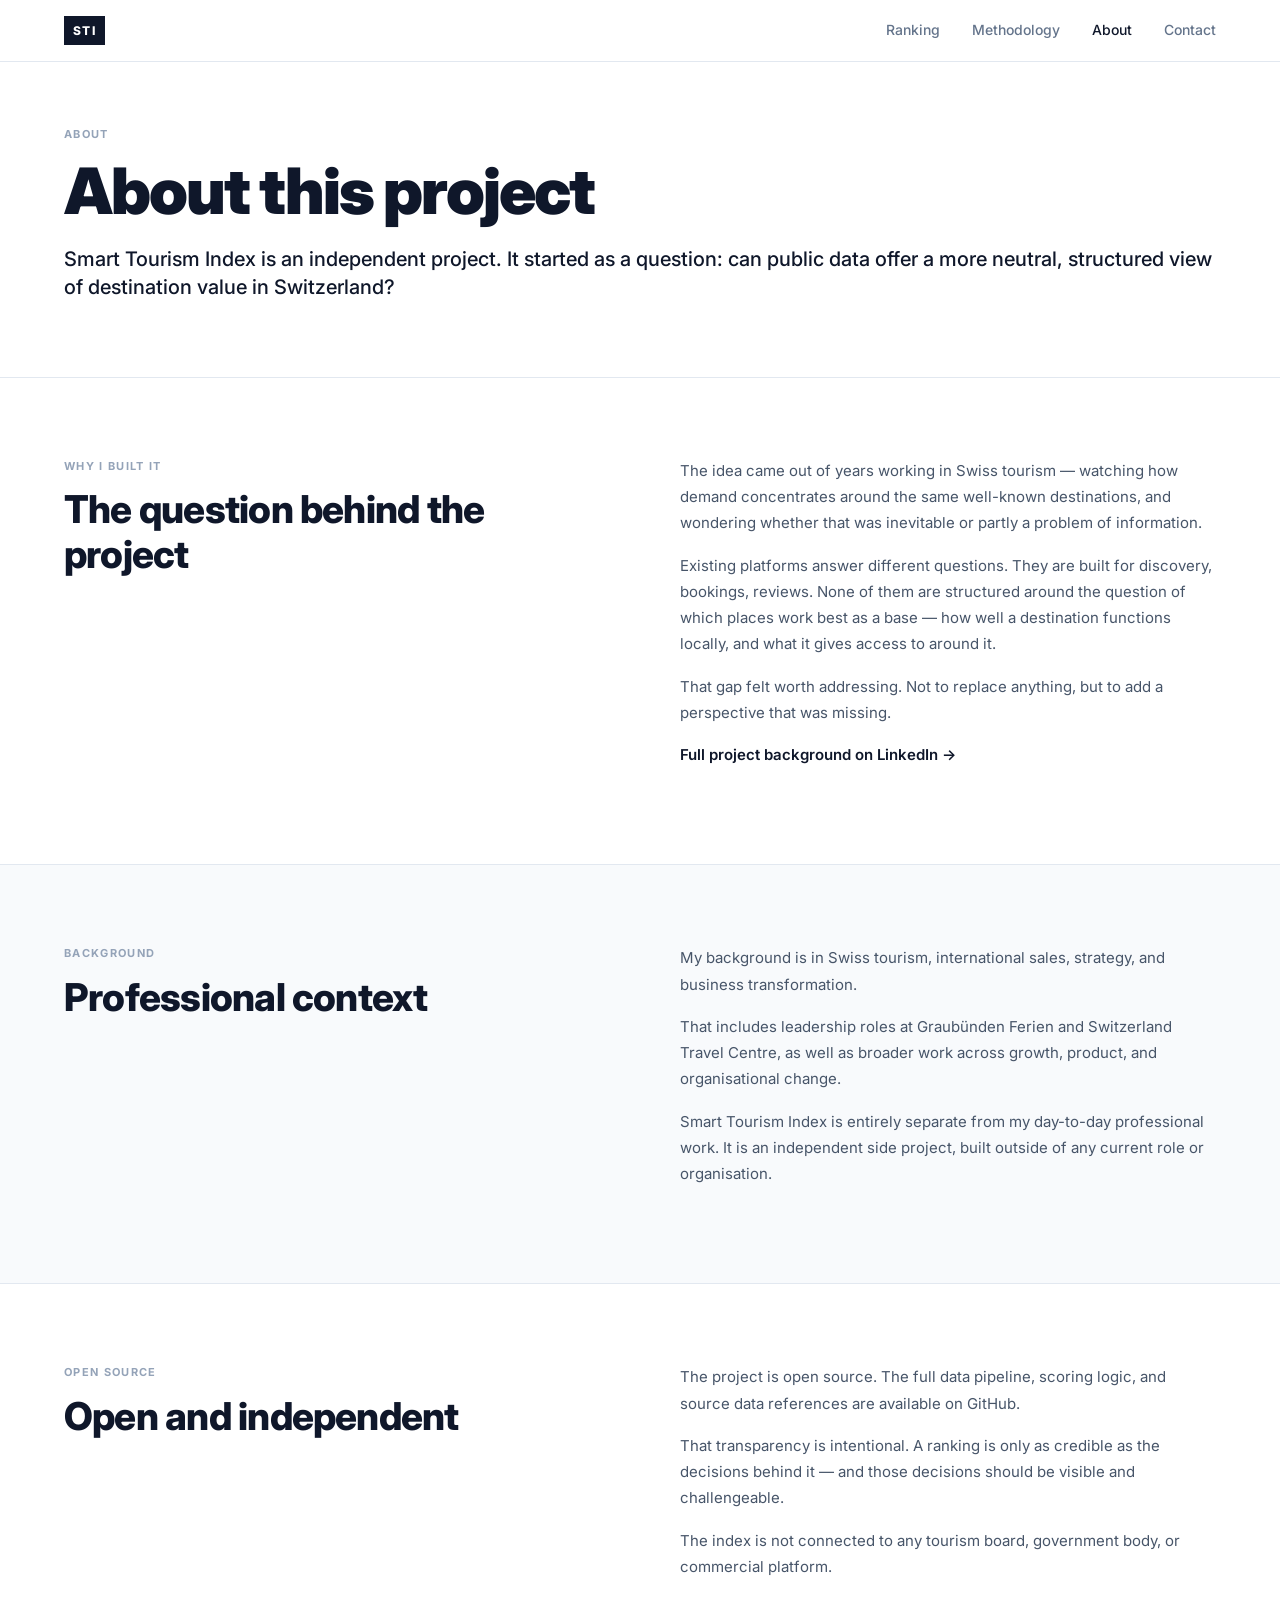
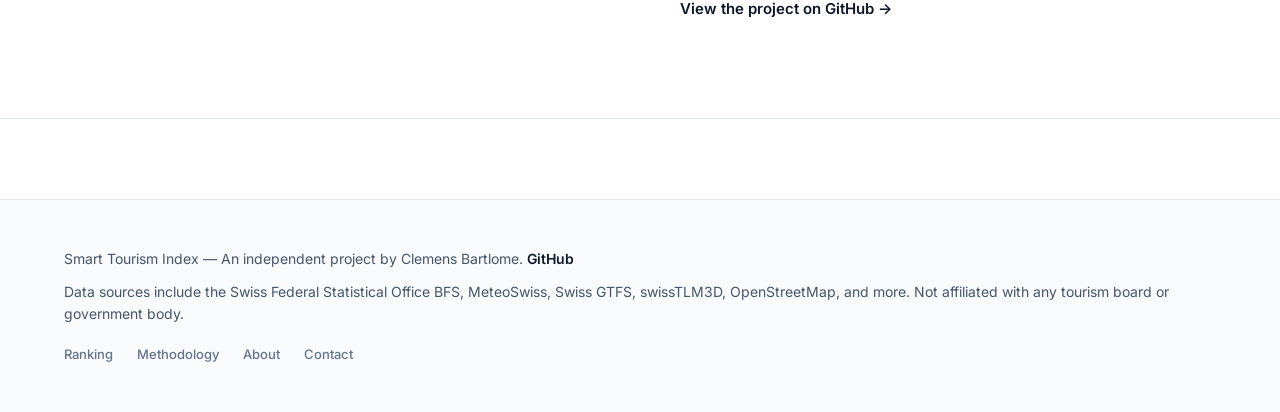
==== commit aa2df137: "Rewrite website copy across all four pages - index.html: improved hero, score section, about, feedba" ====
--- a/website/about.html
+++ b/website/about.html
@@ -4,10 +4,10 @@
   <meta charset="UTF-8">
   <meta name="viewport" content="width=device-width, initial-scale=1.0">
   <title>About — Smart Tourism Index</title>
-  <meta name="description" content="Smart Tourism Index is an independent project by Clemens Bartlome. A data based ranking of Swiss destinations focused on access, local quality, and tourism pressure.">
+  <meta name="description" content="Smart Tourism Index is an independent open-source project by Clemens Bartlome. A data-based ranking of Swiss destinations as travel bases.">
   <meta name="keywords" content="Smart Tourism Index, Clemens Bartlome, Switzerland tourism data, destination ranking, overtourism Switzerland">
   <meta property="og:title" content="About — Smart Tourism Index">
-  <meta property="og:description" content="An independent project by Clemens Bartlome. A data based ranking of Swiss destinations as travel bases.">
+  <meta property="og:description" content="An independent project by Clemens Bartlome. A data-based ranking of Swiss destinations as travel bases.">
   <meta property="og:type" content="website">
   <link rel="preconnect" href="https://fonts.googleapis.com">
   <link rel="preconnect" href="https://fonts.gstatic.com" crossorigin>
@@ -34,7 +34,7 @@
   <div class="container">
     <span class="section-label">About</span>
     <h1>About this project</h1>
-    <p class="hero-subline">Smart Tourism Index is an independent side project by Clemens Bartlome. It sits at the intersection of tourism, data, strategy, and destination thinking.</p>
+    <p class="hero-subline">Smart Tourism Index is an independent project. It started as a question: can public data offer a more neutral, structured view of destination value in Switzerland?</p>
   </div>
 </section>
 
@@ -42,14 +42,14 @@
   <div class="container">
     <div class="two-col">
       <div>
-        <span class="section-label">Background</span>
-        <h2>Why I built it</h2>
+        <span class="section-label">Why I Built It</span>
+        <h2>The question behind the project</h2>
       </div>
       <div>
-        <p>I have spent years working across Swiss tourism, international business, strategy, and transformation.</p>
-        <p>What interested me here was not building another travel site. It was testing whether public data could support a more useful discussion about destination value, tourism pressure, and access.</p>
-        <p>Switzerland was the natural first case. It is a strong tourism market, highly connected, and full of place contrasts.</p>
-        <p><a href="#" class="text-link">A longer personal project background is available on LinkedIn →</a></p>
+        <p>The idea came out of years working in Swiss tourism — watching how demand concentrates around the same well-known destinations, and wondering whether that was inevitable or partly a problem of information.</p>
+        <p>Existing platforms answer different questions. They are built for discovery, bookings, reviews. None of them are structured around the question of which places work best as a base — how well a destination functions locally, and what it gives access to around it.</p>
+        <p>That gap felt worth addressing. Not to replace anything, but to add a perspective that was missing.</p>
+        <p><a href="https://www.linkedin.com/in/lioninside/" target="_blank" rel="noopener noreferrer" class="text-link">Full project background on LinkedIn →</a></p>
       </div>
     </div>
   </div>
@@ -59,13 +59,13 @@
   <div class="container">
     <div class="two-col">
       <div>
-        <span class="section-label">Professional Context</span>
-        <h2>Professional background</h2>
+        <span class="section-label">Background</span>
+        <h2>Professional context</h2>
       </div>
       <div>
-        <p>My background includes leadership roles in Swiss tourism and international sales.</p>
-        <p>That includes Graubünden Ferien, Switzerland Travel Centre, and broader work across strategy, transformation, and growth.</p>
-        <p>Smart Tourism Index is separate from my day to day role. It is an independent project.</p>
+        <p>My background is in Swiss tourism, international sales, strategy, and business transformation.</p>
+        <p>That includes leadership roles at Graubünden Ferien and Switzerland Travel Centre, as well as broader work across growth, product, and organisational change.</p>
+        <p>Smart Tourism Index is entirely separate from my day-to-day professional work. It is an independent side project, built outside of any current role or organisation.</p>
       </div>
     </div>
   </div>
@@ -75,15 +75,14 @@
   <div class="container">
     <div class="two-col">
       <div>
-        <span class="section-label">Project View</span>
-        <h2>What I wanted to test</h2>
+        <span class="section-label">Open Source</span>
+        <h2>Open and independent</h2>
       </div>
       <div>
-        <p>The main question behind the project was simple.</p>
-        <p>Can public data offer a more neutral way to look at destinations.</p>
-        <p>Not a full answer. Not a replacement for existing travel tools. But a useful additional view.</p>
-        <p>That is the idea behind Smart Tourism Index.</p>
-        <p><a href="methodology.html" class="text-link">Read how the score works →</a></p>
+        <p>The project is open source. The full data pipeline, scoring logic, and source data references are available on GitHub.</p>
+        <p>That transparency is intentional. A ranking is only as credible as the decisions behind it — and those decisions should be visible and challengeable.</p>
+        <p>The index is not connected to any tourism board, government body, or commercial platform.</p>
+        <p><a href="https://github.com/Lioninside/smarttourismindex" target="_blank" rel="noopener noreferrer" class="text-link">View the project on GitHub →</a></p>
       </div>
     </div>
   </div>
@@ -92,8 +91,8 @@
 <footer class="site-footer">
   <div class="container">
     <div class="footer-inner">
-      <p>Smart Tourism Index — An independent project by Clemens Bartlome.</p>
-      <p class="footer-note">Data: Swiss Federal Statistical Office (BFS) · MeteoSwiss · Swiss GTFS · swissTLM3D · OpenStreetMap. Not affiliated with any tourism board or government body.</p>
+      <p>Smart Tourism Index — An independent project by Clemens Bartlome. <a href="https://github.com/Lioninside/smarttourismindex" target="_blank" rel="noopener noreferrer">GitHub</a></p>
+      <p class="footer-note">Data sources include the Swiss Federal Statistical Office BFS, MeteoSwiss, Swiss GTFS, swissTLM3D, OpenStreetMap, and more. Not affiliated with any tourism board or government body.</p>
       <nav class="footer-nav">
         <a href="index.html">Ranking</a>
         <a href="methodology.html">Methodology</a>
--- a/website/style.css
+++ b/website/style.css
@@ -563,6 +563,11 @@
 .leaflet-popup-content .popup-canton { font-size: 11px; color: var(--gray-400); display: block; }
 .leaflet-popup-content .popup-score { font-size: 26px; font-weight: 900; color: var(--blue); margin: 6px 0 4px; display: block; font-variant-numeric: tabular-nums; }
 .leaflet-popup-content .popup-link { font-size: 12px; color: var(--blue); text-decoration: none; font-weight: 600; }
+
+.seasonality-label {
+  display: block;
+  margin-bottom: 8px;
+}
 
 /* === SEASONALITY WIDGET === */
 .seasonality-widget {
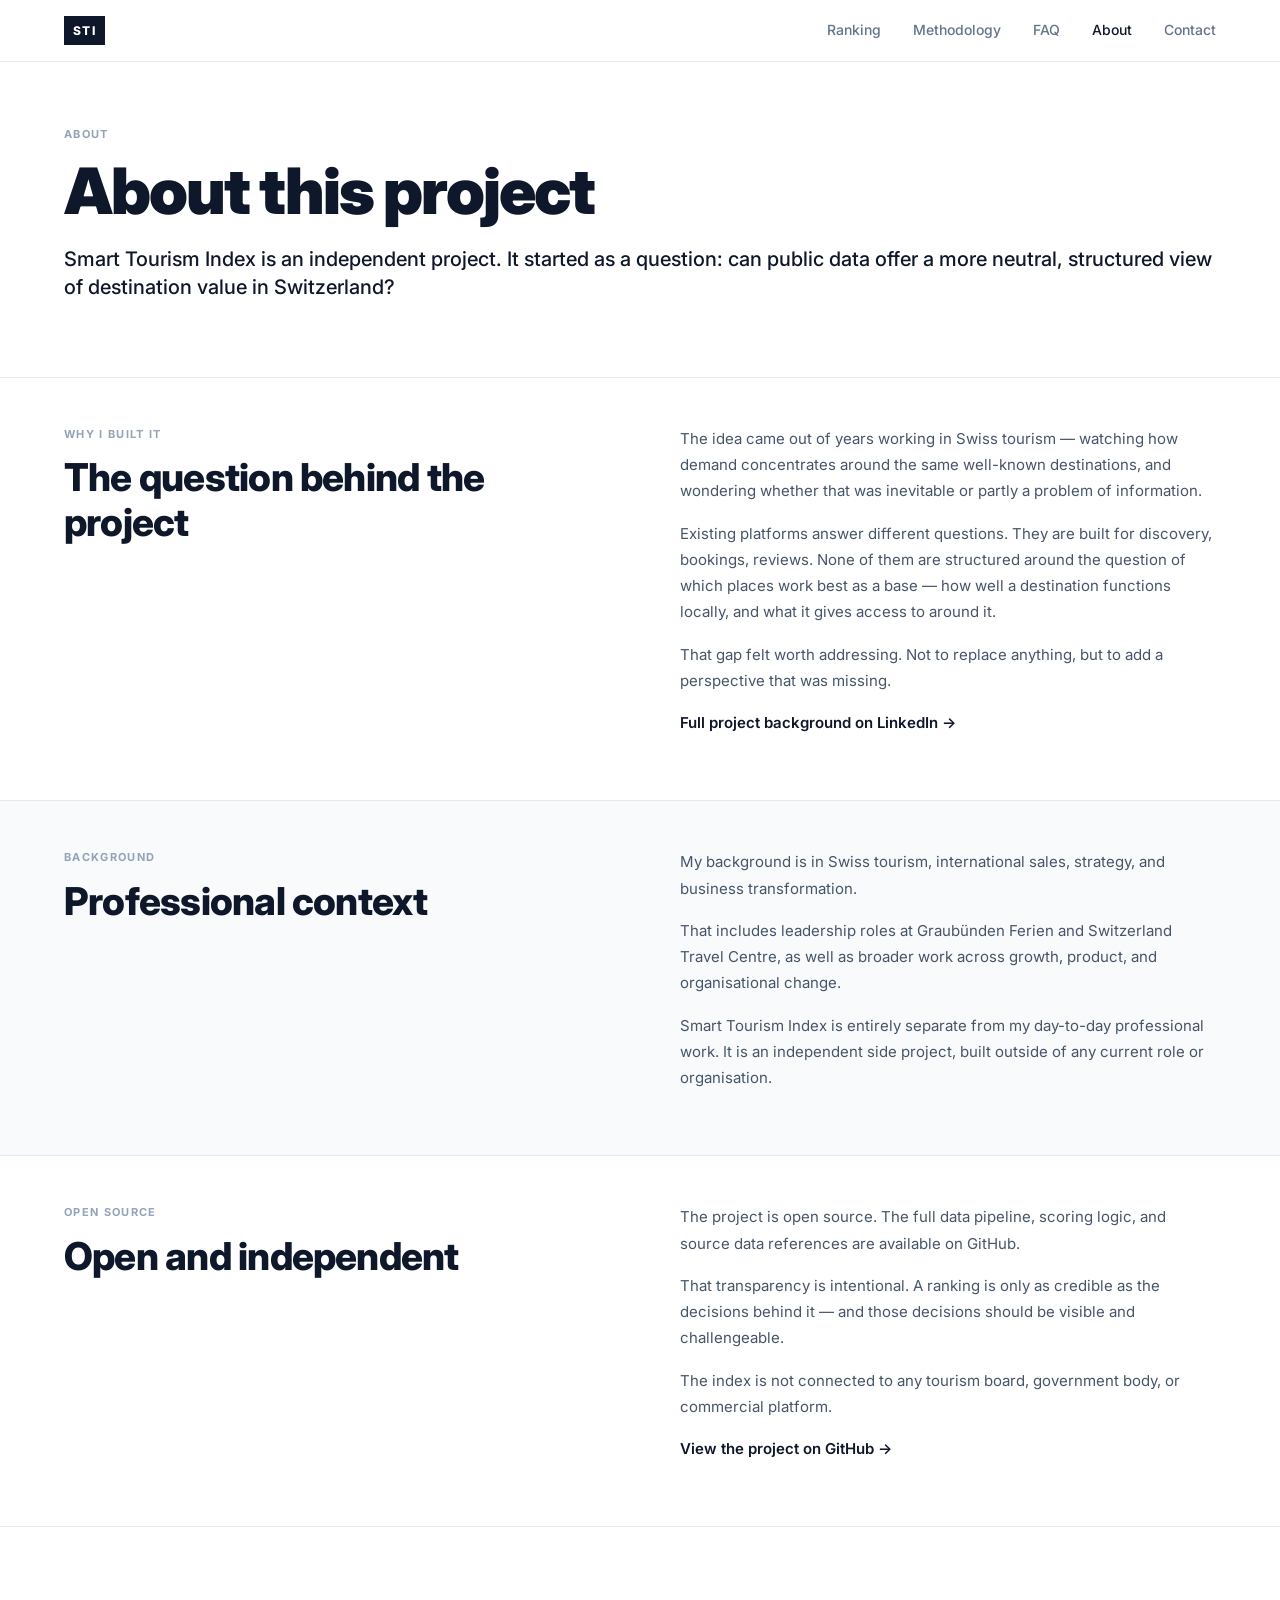
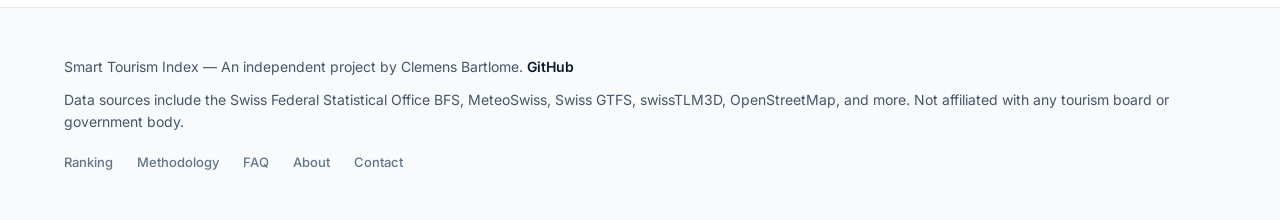
==== commit 0765d34a: "Add FAQ page, homepage FAQ teaser, tighten upper-page content index.html: - Merge "What It Is" + "Ho" ====
--- a/website/about.html
+++ b/website/about.html
@@ -23,6 +23,7 @@
       <nav class="site-nav">
         <a href="index.html">Ranking</a>
         <a href="methodology.html">Methodology</a>
+        <a href="faq.html">FAQ</a>
         <a href="about.html" class="active">About</a>
         <a href="contact.html">Contact</a>
       </nav>
@@ -96,6 +97,7 @@
       <nav class="footer-nav">
         <a href="index.html">Ranking</a>
         <a href="methodology.html">Methodology</a>
+        <a href="faq.html">FAQ</a>
         <a href="about.html">About</a>
         <a href="contact.html">Contact</a>
       </nav>
--- a/website/style.css
+++ b/website/style.css
@@ -440,7 +440,8 @@
   color: var(--gray-400);
   text-transform: uppercase;
   letter-spacing: 0.06em;
-  min-width: 52px;
+  width: 90px;
+  flex-shrink: 0;
 }
 
 .bar-track {
@@ -756,7 +757,194 @@
   .read-more-grid { grid-template-columns: 1fr 1fr; }
 }
 
+/* === FAQ TEASER (homepage) === */
+.faq-teaser-section {
+  padding: 80px 0;
+  border-bottom: 1px solid var(--gray-200);
+}
+
+.faq-teaser-heading {
+  font-size: clamp(28px, 3vw, 42px);
+  font-weight: 800;
+  letter-spacing: -0.02em;
+  line-height: 1.15;
+  margin-bottom: 12px;
+}
+
+.faq-teaser-intro {
+  font-size: 15px;
+  color: var(--gray-600);
+  margin-bottom: 36px;
+  line-height: 1.75;
+}
+
+.faq-teaser-cta {
+  display: inline-block;
+  margin-top: 28px;
+}
+
+/* === FAQ ACCORDION (shared: homepage teaser + faq page) === */
+.faq-list,
+.faq-group {
+  border-top: 1px solid var(--gray-200);
+}
+
+.faq-item {
+  border-bottom: 1px solid var(--gray-200);
+}
+
+.faq-question {
+  display: flex;
+  justify-content: space-between;
+  align-items: center;
+  width: 100%;
+  padding: 18px 0;
+  background: none;
+  border: none;
+  text-align: left;
+  font-family: var(--font);
+  font-size: 15px;
+  font-weight: 600;
+  color: var(--black);
+  cursor: pointer;
+  gap: 16px;
+  line-height: 1.4;
+  transition: color 0.15s;
+}
+
+.faq-question:hover { color: var(--blue); }
+
+.faq-question:focus-visible {
+  outline: 2px solid var(--blue);
+  outline-offset: 2px;
+  border-radius: 2px;
+}
+
+.faq-icon {
+  flex-shrink: 0;
+  width: 20px;
+  height: 20px;
+  border: 1.5px solid var(--gray-400);
+  border-radius: 50%;
+  position: relative;
+  transition: border-color 0.15s, transform 0.2s;
+}
+
+.faq-icon::before,
+.faq-icon::after {
+  content: '';
+  position: absolute;
+  background: var(--gray-500);
+  border-radius: 1px;
+  transition: opacity 0.2s, transform 0.2s;
+}
+
+/* horizontal bar */
+.faq-icon::before {
+  width: 8px; height: 1.5px;
+  top: 50%; left: 50%;
+  transform: translate(-50%, -50%);
+}
+
+/* vertical bar */
+.faq-icon::after {
+  width: 1.5px; height: 8px;
+  top: 50%; left: 50%;
+  transform: translate(-50%, -50%);
+}
+
+.faq-question[aria-expanded="true"] .faq-icon::after {
+  opacity: 0;
+  transform: translate(-50%, -50%) rotate(90deg);
+}
+
+.faq-question[aria-expanded="true"] .faq-icon {
+  border-color: var(--black);
+}
+
+.faq-answer {
+  padding: 0 0 20px;
+  max-width: 680px;
+}
+
+.faq-answer p {
+  font-size: 15px;
+  color: var(--gray-600);
+  line-height: 1.75;
+  margin-bottom: 12px;
+}
+
+.faq-answer p:last-child { margin-bottom: 0; }
+
+/* === FAQ PAGE LAYOUT === */
+.faq-page-layout {
+  max-width: 720px;
+}
+
+.faq-group {
+  margin-bottom: 0;
+}
+
+.faq-group-heading {
+  font-size: 13px;
+  font-weight: 700;
+  letter-spacing: 0.08em;
+  text-transform: uppercase;
+  color: var(--gray-400);
+  padding: 40px 0 4px;
+}
+
+/* === FAQ PAGE CLOSING CTA === */
+.faq-cta-heading {
+  font-size: clamp(28px, 3vw, 40px);
+  font-weight: 800;
+  letter-spacing: -0.02em;
+  margin-bottom: 32px;
+  margin-top: 12px;
+}
+
+.faq-cta-grid {
+  display: grid;
+  grid-template-columns: repeat(5, 1fr);
+  gap: 1px;
+  background: var(--gray-200);
+  border: 1px solid var(--gray-200);
+}
+
+.faq-cta-card {
+  background: var(--white);
+  padding: 24px 20px;
+  display: flex;
+  flex-direction: column;
+  gap: 6px;
+  text-decoration: none;
+  transition: background 0.1s;
+}
+
+.faq-cta-card:hover { background: var(--gray-100); }
+
+.faq-cta-label {
+  font-size: 14px;
+  font-weight: 700;
+  color: var(--black);
+}
+
+.faq-cta-desc {
+  font-size: 13px;
+  color: var(--gray-500);
+  line-height: 1.5;
+}
+
+@media (max-width: 960px) {
+  .faq-cta-grid { grid-template-columns: 1fr 1fr; }
+}
+
 @media (max-width: 600px) {
+  .faq-teaser-section { padding: 48px 0; }
+  .faq-cta-grid { grid-template-columns: 1fr; }
+  .faq-group-heading { padding-top: 28px; }
+}
+
   .ranking-controls { flex-direction: column; align-items: stretch; }
   .filters { flex-direction: column; }
   #search-input { min-width: unset; width: 100%; }
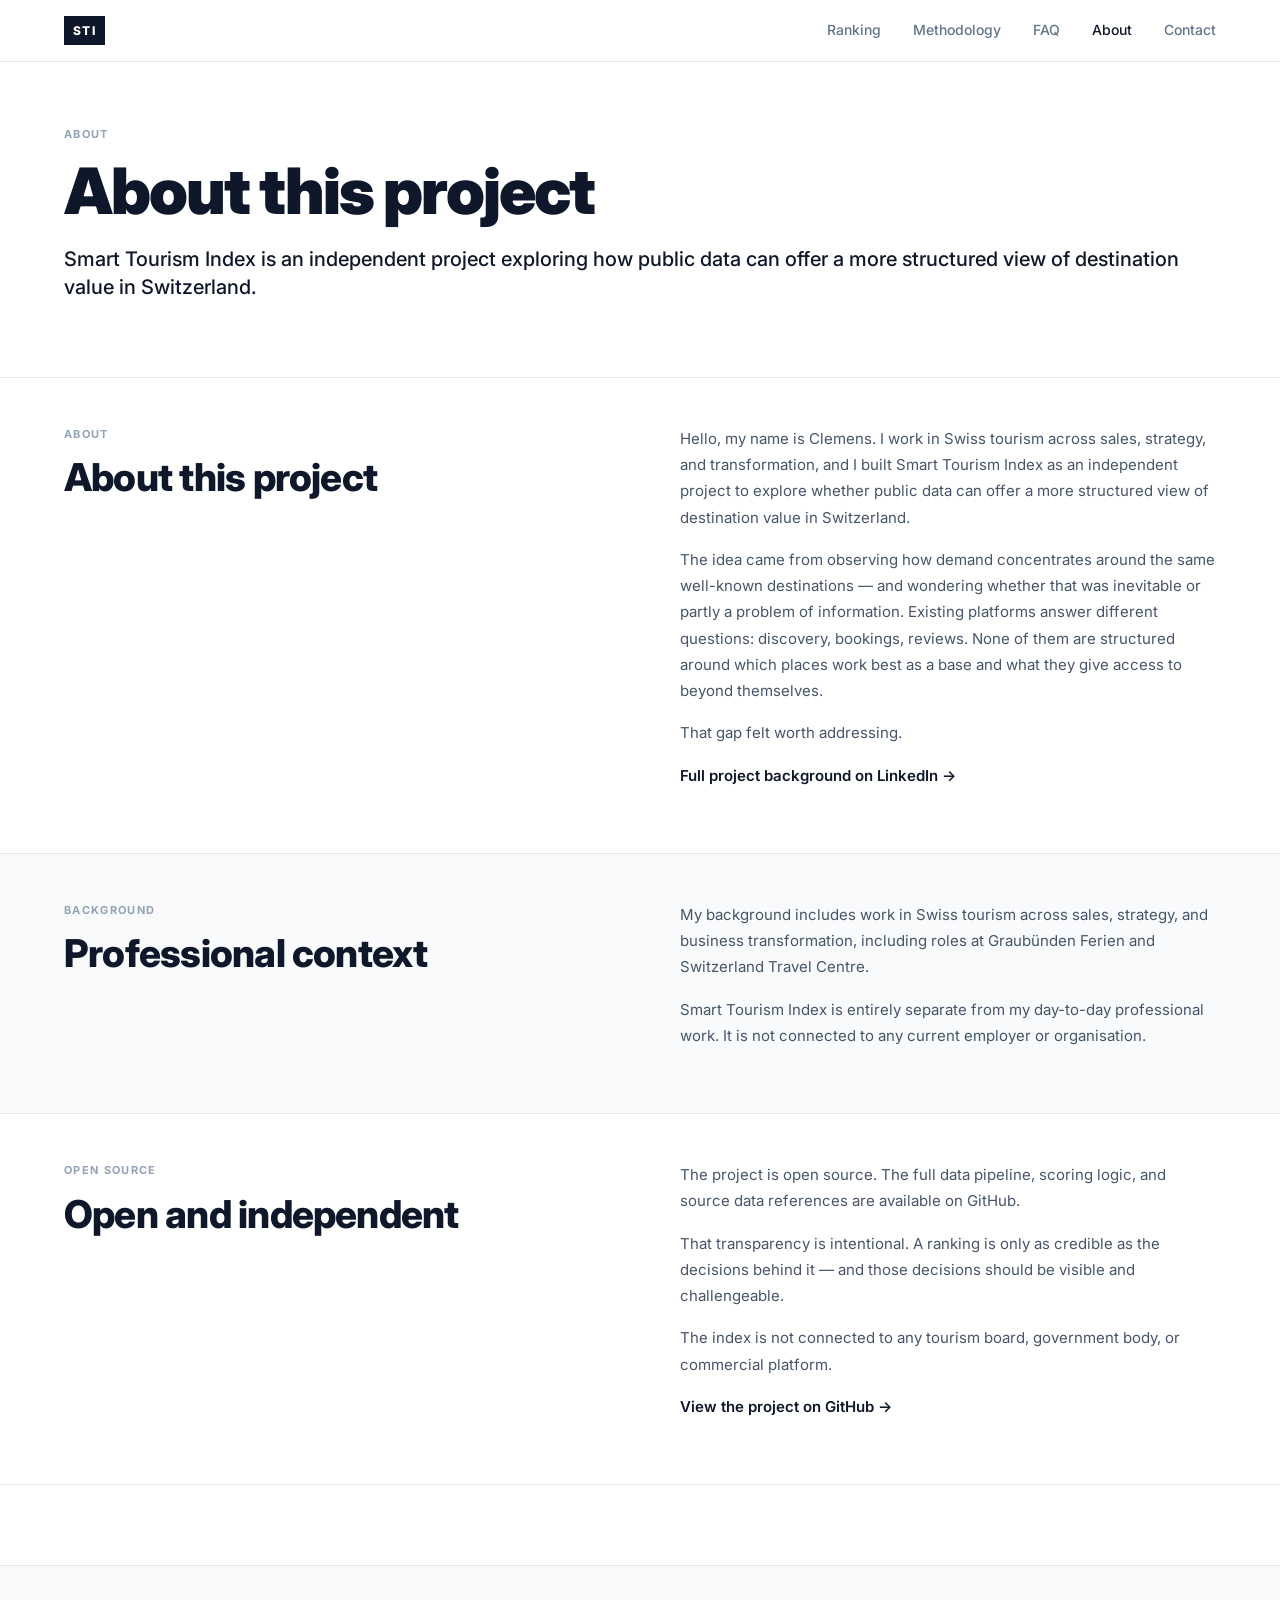
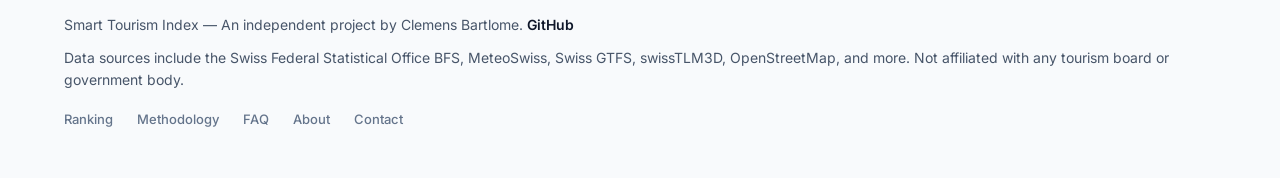
==== commit 19d452e6: "Refine website copy and layout for institutional tone index.html: - Remove bold styling from Base Sc" ====
--- a/website/about.html
+++ b/website/about.html
@@ -35,7 +35,7 @@
   <div class="container">
     <span class="section-label">About</span>
     <h1>About this project</h1>
-    <p class="hero-subline">Smart Tourism Index is an independent project. It started as a question: can public data offer a more neutral, structured view of destination value in Switzerland?</p>
+    <p class="hero-subline">Smart Tourism Index is an independent project exploring how public data can offer a more structured view of destination value in Switzerland.</p>
   </div>
 </section>
 
@@ -43,13 +43,13 @@
   <div class="container">
     <div class="two-col">
       <div>
-        <span class="section-label">Why I Built It</span>
-        <h2>The question behind the project</h2>
+        <span class="section-label">About</span>
+        <h2>About this project</h2>
       </div>
       <div>
-        <p>The idea came out of years working in Swiss tourism — watching how demand concentrates around the same well-known destinations, and wondering whether that was inevitable or partly a problem of information.</p>
-        <p>Existing platforms answer different questions. They are built for discovery, bookings, reviews. None of them are structured around the question of which places work best as a base — how well a destination functions locally, and what it gives access to around it.</p>
-        <p>That gap felt worth addressing. Not to replace anything, but to add a perspective that was missing.</p>
+        <p>Hello, my name is Clemens. I work in Swiss tourism across sales, strategy, and transformation, and I built Smart Tourism Index as an independent project to explore whether public data can offer a more structured view of destination value in Switzerland.</p>
+        <p>The idea came from observing how demand concentrates around the same well-known destinations — and wondering whether that was inevitable or partly a problem of information. Existing platforms answer different questions: discovery, bookings, reviews. None of them are structured around which places work best as a base and what they give access to beyond themselves.</p>
+        <p>That gap felt worth addressing.</p>
         <p><a href="https://www.linkedin.com/in/lioninside/" target="_blank" rel="noopener noreferrer" class="text-link">Full project background on LinkedIn →</a></p>
       </div>
     </div>
@@ -64,9 +64,8 @@
         <h2>Professional context</h2>
       </div>
       <div>
-        <p>My background is in Swiss tourism, international sales, strategy, and business transformation.</p>
-        <p>That includes leadership roles at Graubünden Ferien and Switzerland Travel Centre, as well as broader work across growth, product, and organisational change.</p>
-        <p>Smart Tourism Index is entirely separate from my day-to-day professional work. It is an independent side project, built outside of any current role or organisation.</p>
+        <p>My background includes work in Swiss tourism across sales, strategy, and business transformation, including roles at Graubünden Ferien and Switzerland Travel Centre.</p>
+        <p>Smart Tourism Index is entirely separate from my day-to-day professional work. It is not connected to any current employer or organisation.</p>
       </div>
     </div>
   </div>
--- a/website/style.css
+++ b/website/style.css
@@ -530,6 +530,8 @@
 
 .detail-actions {
   display: flex;
+  flex-direction: row;
+  flex-wrap: wrap;
   gap: 10px;
   margin-top: 20px;
   padding-top: 20px;
@@ -943,10 +945,9 @@
   .faq-teaser-section { padding: 48px 0; }
   .faq-cta-grid { grid-template-columns: 1fr; }
   .faq-group-heading { padding-top: 28px; }
-}
-
   .ranking-controls { flex-direction: column; align-items: stretch; }
   .filters { flex-direction: column; }
+}
   #search-input { min-width: unset; width: 100%; }
   #canton-filter { width: 100%; }
   .methodology-grid { grid-template-columns: 1fr; }
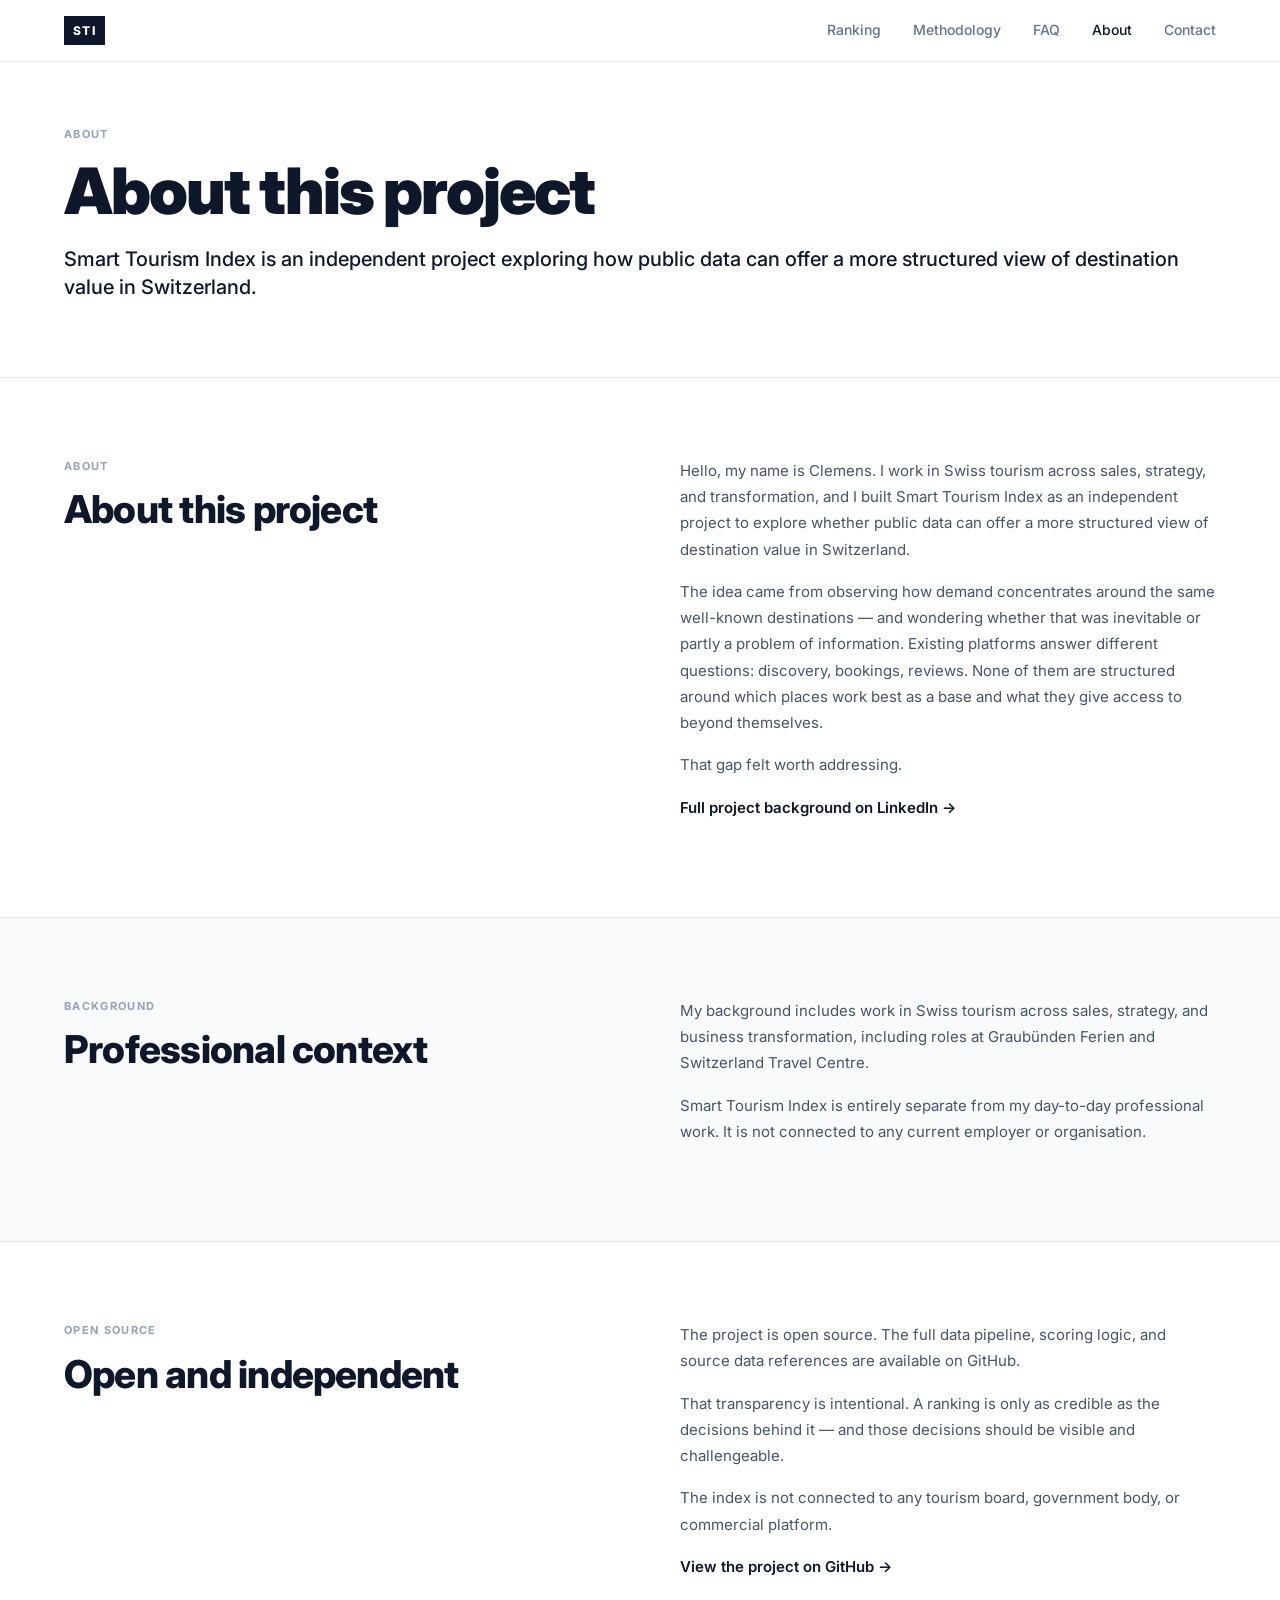
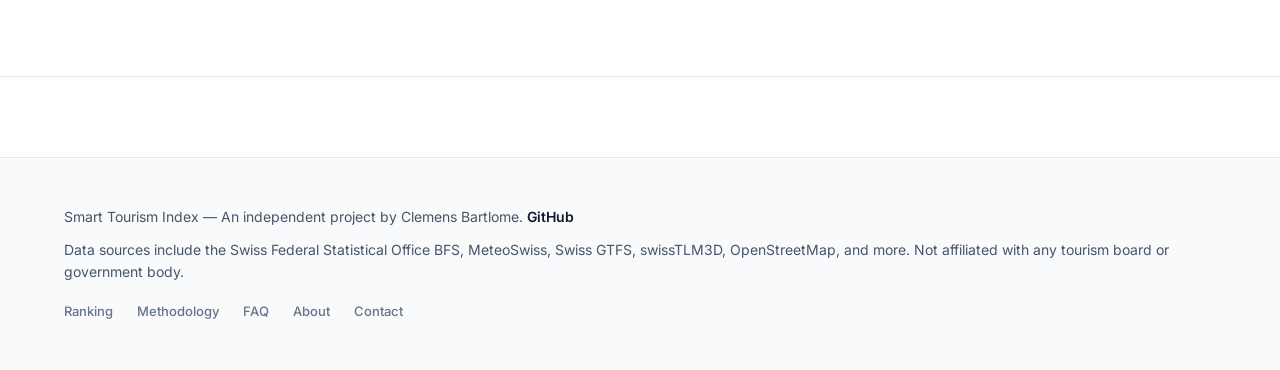
==== commit 61b06bfd: "Code quality pass: CSS cleanup, SEO, JS consolidation style.css: - Remove duplicate .page-hero defin" ====
--- a/website/about.html
+++ b/website/about.html
@@ -9,6 +9,8 @@
   <meta property="og:title" content="About — Smart Tourism Index">
   <meta property="og:description" content="An independent project by Clemens Bartlome. A data-based ranking of Swiss destinations as travel bases.">
   <meta property="og:type" content="website">
+  <meta property="og:url" content="https://smarttourismindex.onrender.com/about.html">
+  <link rel="canonical" href="https://smarttourismindex.onrender.com/about.html">
   <link rel="preconnect" href="https://fonts.googleapis.com">
   <link rel="preconnect" href="https://fonts.gstatic.com" crossorigin>
   <link href="https://fonts.googleapis.com/css2?family=Inter:wght@400;500;600;700;800;900&display=swap" rel="stylesheet">
--- a/website/style.css
+++ b/website/style.css
@@ -118,17 +118,6 @@
   line-height: 1.75;
 }
 
-.pull-quote {
-  font-size: 17px;
-  font-weight: 600;
-  font-style: italic;
-  border-left: 3px solid var(--black);
-  padding-left: 20px;
-  margin: 32px 0;
-  line-height: 1.5;
-  color: var(--black);
-}
-
 .hero-stats {
   display: flex;
   gap: 40px;
@@ -222,7 +211,6 @@
 .view-all-link:hover { text-decoration: underline; }
 
 /* === CONTENT SECTIONS === */
-.what-is-index,
 .content-section {
   padding: 80px 0;
   border-bottom: 1px solid var(--gray-200);
@@ -332,6 +320,7 @@
 #search-input { min-width: 220px; }
 #canton-filter { min-width: 140px; background-image: url("data:image/svg+xml,%3Csvg xmlns='http://www.w3.org/2000/svg' width='12' height='8' viewBox='0 0 12 8'%3E%3Cpath d='M1 1l5 5 5-5' stroke='%2364748B' stroke-width='1.5' fill='none'/%3E%3C/svg%3E"); background-repeat: no-repeat; background-position: right 12px center; padding-right: 32px; }
 
+
 .tab-content { display: none; }
 .tab-content.active { display: block; }
 
@@ -422,12 +411,6 @@
 }
 
 /* === SCORE BARS === */
-.detail-bars {
-  margin-bottom: 16px;
-  display: grid;
-  gap: 7px;
-}
-
 .bar-row {
   display: flex;
   align-items: center;
@@ -562,6 +545,31 @@
   margin-top: 24px;
 }
 
+.map-score-control {
+  background: var(--white);
+  border: 1px solid var(--gray-200);
+  border-radius: 4px;
+  box-shadow: 0 1px 4px rgba(15,23,42,0.10);
+  padding: 10px 14px 12px;
+  display: flex;
+  flex-direction: column;
+  gap: 8px;
+  min-width: 190px;
+  font-family: var(--font);
+}
+.map-score-label {
+  font-size: 12px;
+  font-weight: 500;
+  color: var(--gray-600);
+  letter-spacing: 0.02em;
+}
+.map-score-slider {
+  width: 100%;
+  accent-color: var(--black);
+  cursor: pointer;
+  height: 4px;
+}
+
 .leaflet-popup-content strong { display: block; font-size: 14px; margin-bottom: 2px; }
 .leaflet-popup-content .popup-canton { font-size: 11px; color: var(--gray-400); display: block; }
 .leaflet-popup-content .popup-score { font-size: 26px; font-weight: 900; color: var(--blue); margin: 6px 0 4px; display: block; font-variant-numeric: tabular-nums; }
@@ -622,20 +630,6 @@
 .source-item strong { display: block; font-size: 15px; font-weight: 700; margin-bottom: 6px; }
 .source-item p { font-size: 14px; color: var(--gray-600); line-height: 1.65; }
 
-/* === PAGE HERO (about) === */
-.page-hero {
-  padding: 80px 0 64px;
-  border-bottom: 1px solid var(--gray-200);
-}
-
-.page-hero h1 {
-  font-size: clamp(36px, 5vw, 64px);
-  font-weight: 900;
-  letter-spacing: -0.03em;
-  line-height: 1.1;
-  margin-bottom: 24px;
-}
-
 .content-block { max-width: 680px; }
 .content-block p { font-size: 16px; color: var(--gray-600); margin-bottom: 16px; line-height: 1.75; }
 
@@ -682,13 +676,6 @@
 
 .text-link:hover { text-decoration: underline; }
 
-/* === SMALL NOTE === */
-.small-note {
-  font-size: 13px;
-  color: var(--gray-500);
-  line-height: 1.6;
-  margin-top: 4px;
-}
 
 /* === FEEDBACK LINKS === */
 .feedback-links {
@@ -947,7 +934,6 @@
   .faq-group-heading { padding-top: 28px; }
   .ranking-controls { flex-direction: column; align-items: stretch; }
   .filters { flex-direction: column; }
-}
   #search-input { min-width: unset; width: 100%; }
   #canton-filter { width: 100%; }
   .methodology-grid { grid-template-columns: 1fr; }
@@ -957,7 +943,7 @@
   .card-detail { margin-left: 0; }
   .detail-actions { flex-direction: column; }
   .hero { padding: 48px 0 40px; }
-  .ranking-section, .what-is-index, .content-section { padding: 48px 0; }
+  .ranking-section, .content-section { padding: 48px 0; }
   .seasonality-widget { width: 100%; }
   .read-more-grid { grid-template-columns: 1fr; }
   .feedback-links { flex-direction: column; }
